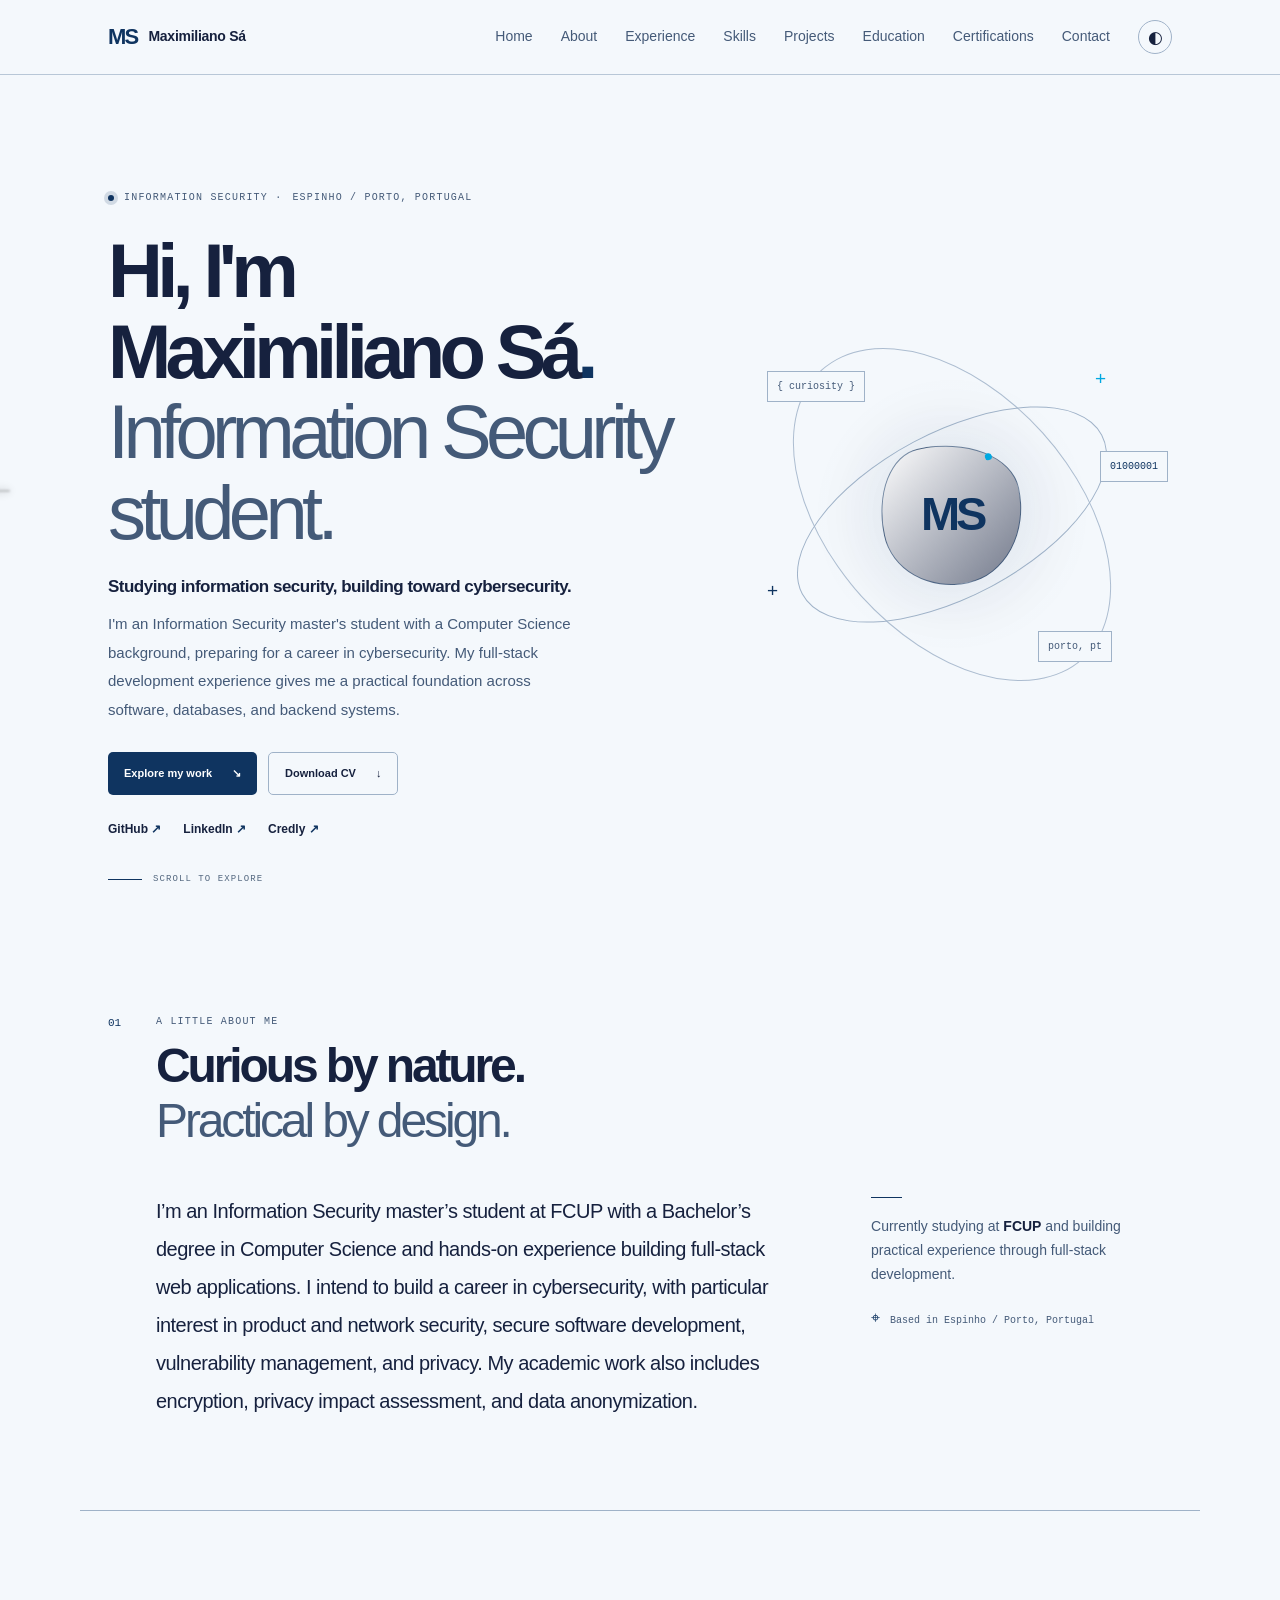
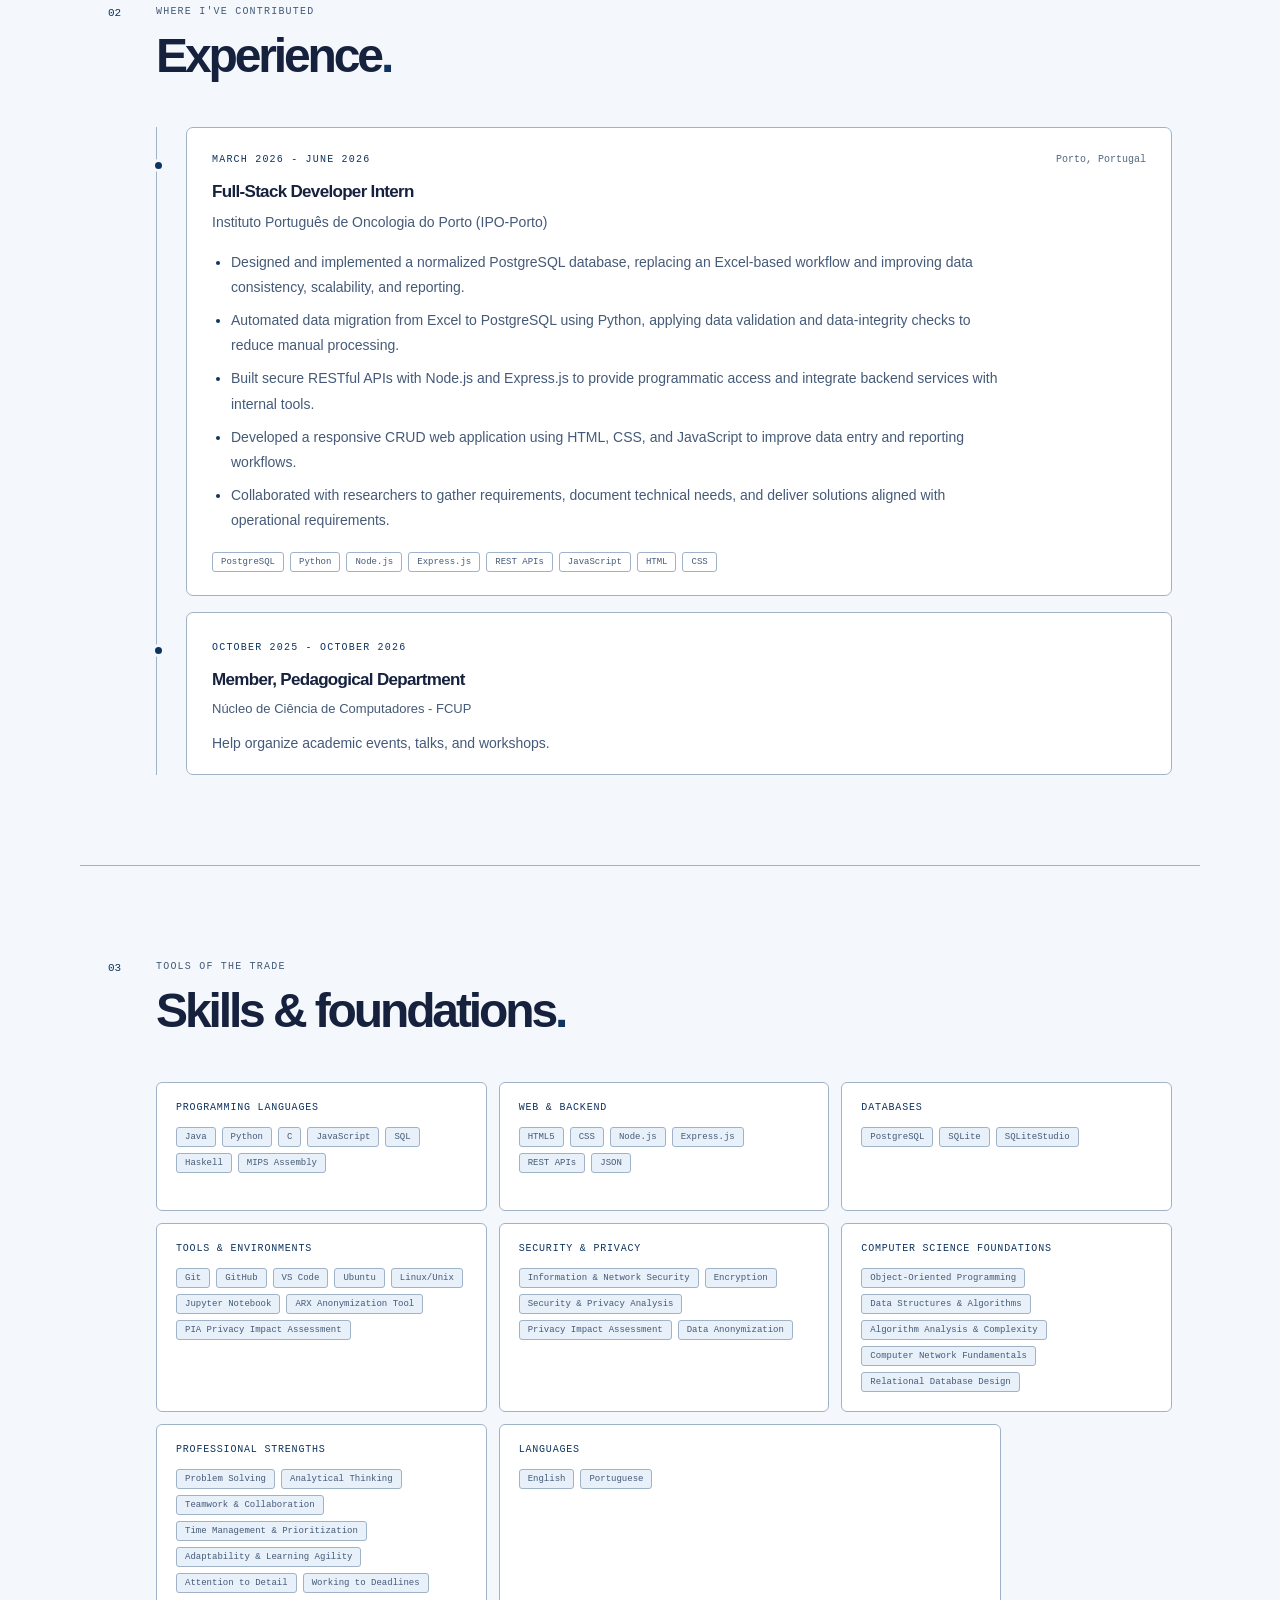
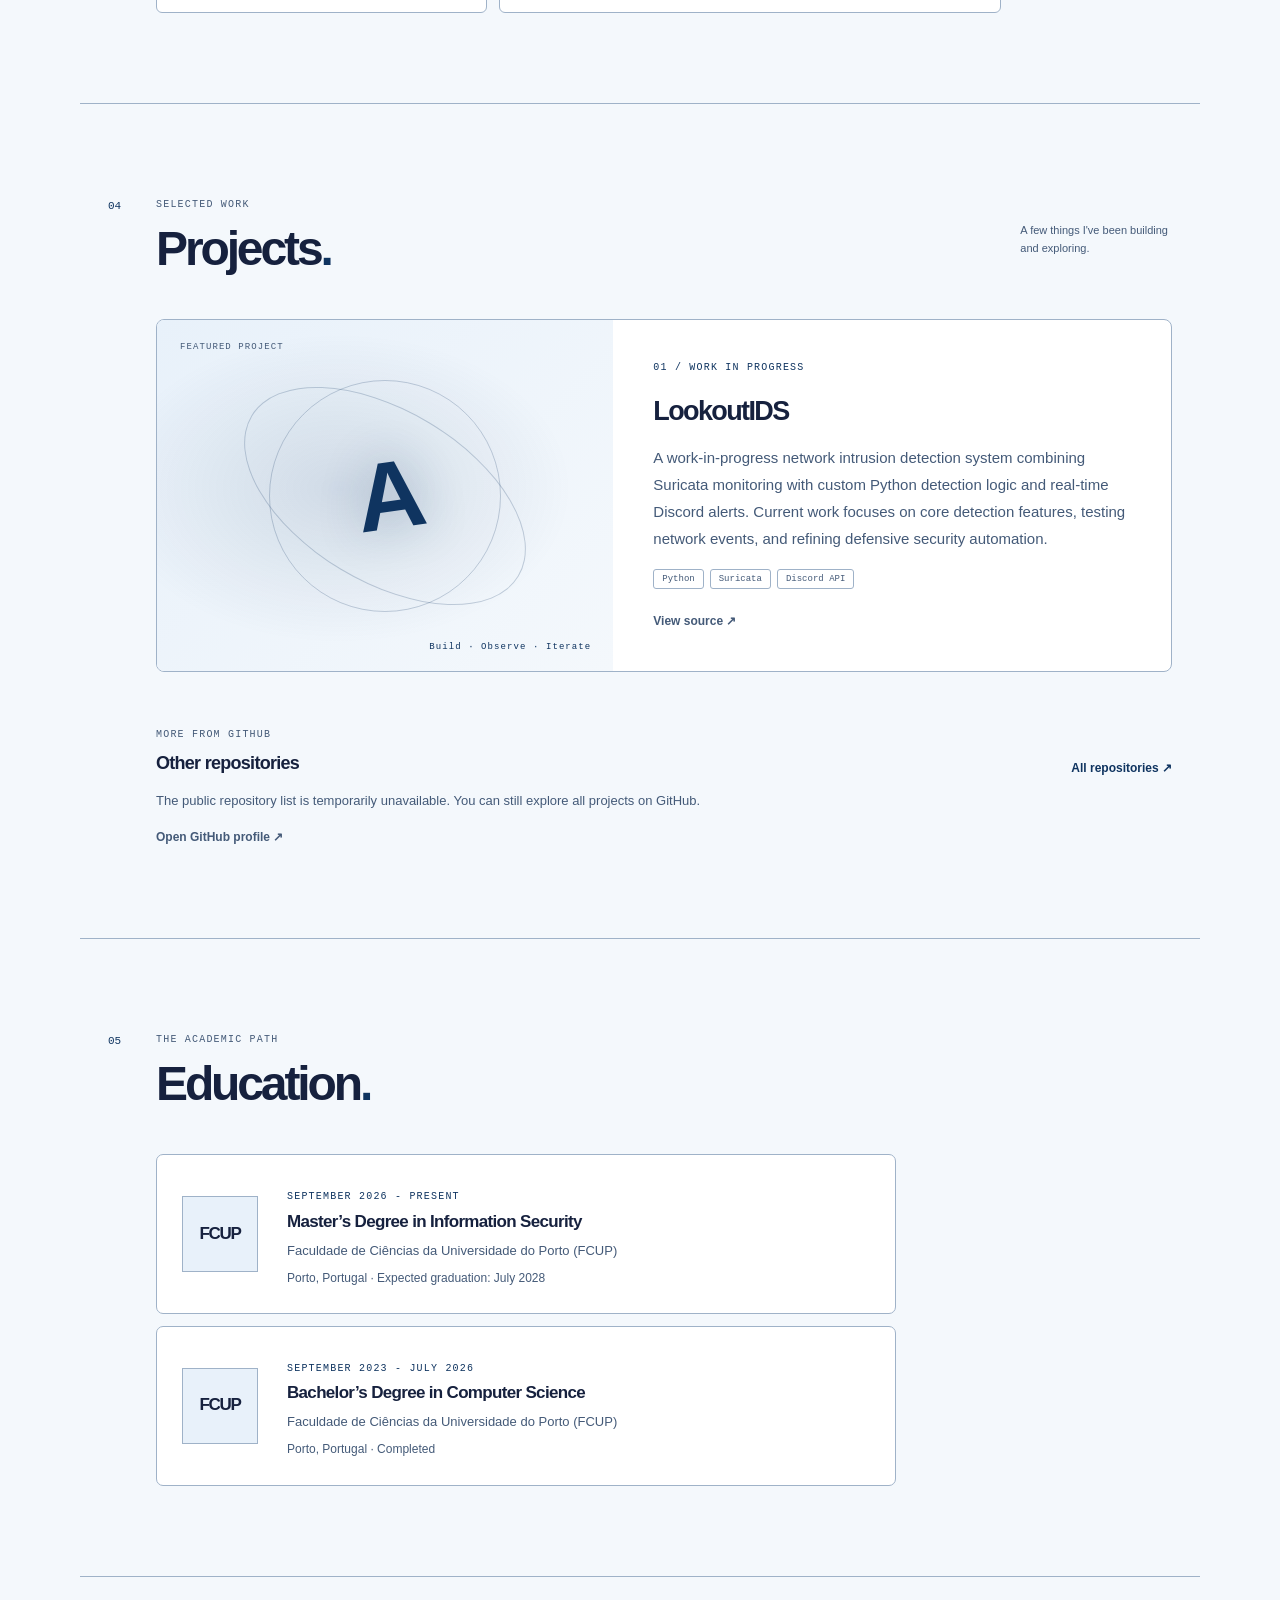
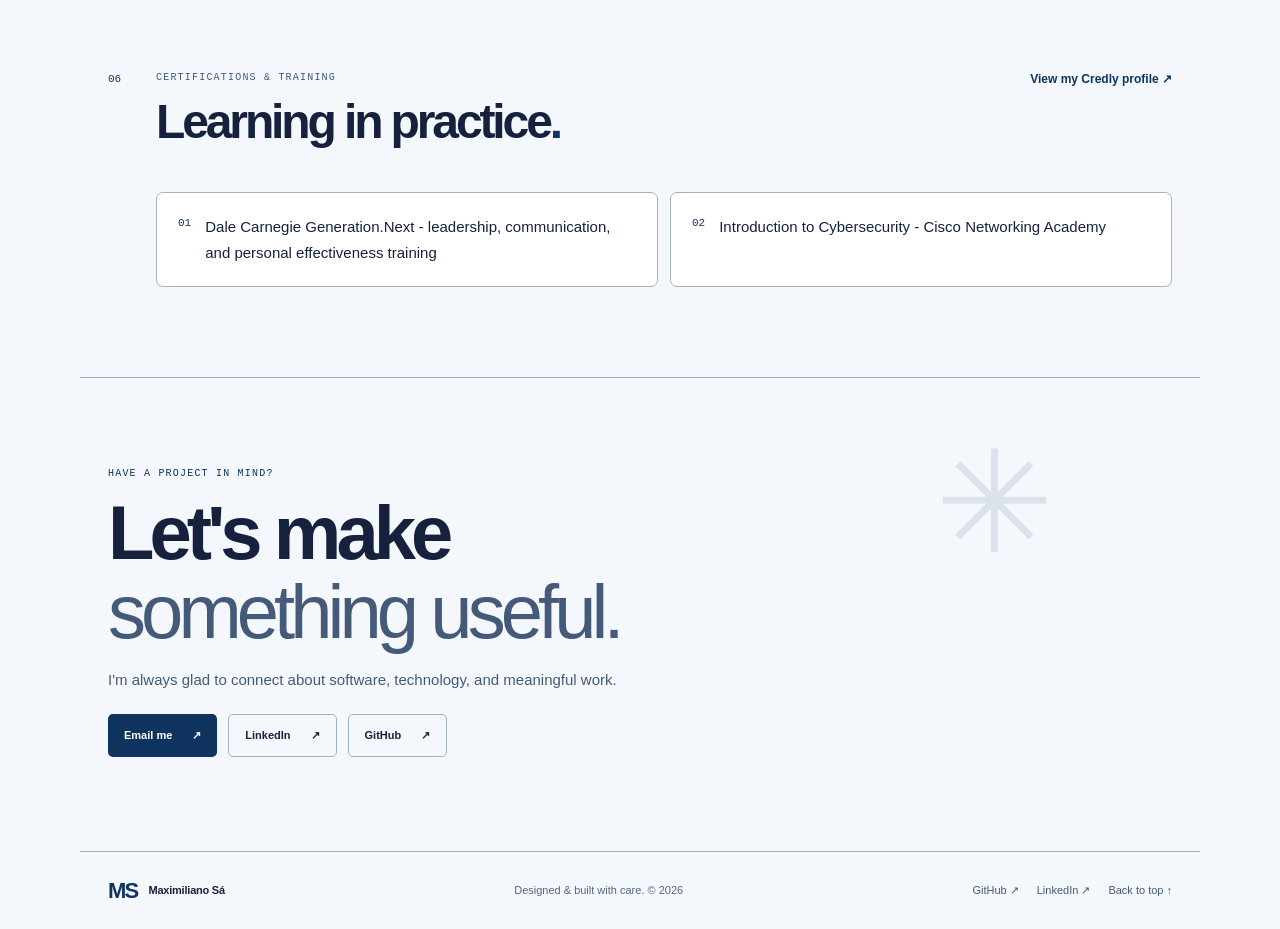
==== index.html @ 40170a33 "Add personal portfolio" ====
<!doctype html>
<html lang="en" data-theme="dark">
<head>
  <meta charset="utf-8">
  <meta name="viewport" content="width=device-width, initial-scale=1">
  <meta name="description" content="Maximiliano Sá is an Information Security student in Espinho and Porto, Portugal, preparing for a career in cybersecurity with a background in software development.">
  <meta name="theme-color" content="#101210">
  <meta property="og:type" content="website">
  <meta property="og:title" content="Maximiliano Sá - Information Security Student & Developer">
  <meta property="og:description" content="Information Security student in Espinho and Porto, Portugal, preparing for a career in cybersecurity.">
  <meta property="og:url" content="https://maxsa2004.github.io/Portfolio_Maximiliano_Sa/">
  <title>Maximiliano Sá - Information Security Student & Developer</title>
  <link rel="canonical" href="https://maxsa2004.github.io/Portfolio_Maximiliano_Sa/">
  <link rel="icon" href="assets/favicon.svg" type="image/svg+xml">
  <link rel="stylesheet" href="css/style.css">
  <script>
    document.documentElement.classList.add('js');
    (() => {
      let mode = 'system';
      try {
        const saved = localStorage.getItem('portfolio-theme-mode');
        if (saved === 'dark' || saved === 'light') mode = saved;
      } catch {}
      const prefersDark = window.matchMedia && window.matchMedia('(prefers-color-scheme: dark)').matches;
      document.documentElement.dataset.themeMode = mode;
      document.documentElement.dataset.theme = mode === 'system' ? (prefersDark ? 'dark' : 'light') : mode;
      const themeColor = document.querySelector('meta[name="theme-color"]');
      if (themeColor) themeColor.content = document.documentElement.dataset.theme === 'dark' ? '#000000' : '#f4f8fc';
    })();
  </script>
  <script type="module" src="js/main.js"></script>
</head>
<body>
  <a class="skip-link" href="#main">Skip to content</a>
  <div class="pacman-background" aria-hidden="true">
    <div class="pacman-track">
      <div class="pacman-trail"><i></i><i></i><i></i><i></i><i></i></div>
      <span class="pacman-ground"></span>
      <div class="pacman-character"><span class="pacman-body"></span></div>
      <svg class="ghost-procession" viewBox="0 0 400 64" xmlns="http://www.w3.org/2000/svg" focusable="false">
        <g class="ghost-slot" transform="translate(0 10)"><g class="ghost ghost-cyan">
          <path class="ghost-body" d="M6 40V20A17 17 0 0 1 40 20V40Z"/>
          <path class="ghost-leg leg-a" d="M6 35C6 39 7 42 10 42S14 39 14 35Z"/><path class="ghost-leg leg-b" d="M14 35C14 39 15 42 18 42S22 39 22 35Z"/><path class="ghost-leg leg-a" d="M22 35C22 39 23 42 26 42S30 39 30 35Z"/><path class="ghost-leg leg-b" d="M30 35C30 39 31 42 34 42S38 39 38 35Z"/>
          <ellipse class="ghost-eye" cx="17" cy="22" rx="4.5" ry="6"/><ellipse class="ghost-eye" cx="29" cy="22" rx="4.5" ry="6"/>
          <circle class="ghost-pupil" cx="19" cy="23" r="2.2"/><circle class="ghost-pupil" cx="31" cy="23" r="2.2"/>
        </g></g>
        <g class="ghost-slot" transform="translate(98 10)"><g class="ghost ghost-pink">
          <path class="ghost-body" d="M6 40V20A17 17 0 0 1 40 20V40Z"/>
          <path class="ghost-leg leg-a" d="M6 35C6 39 7 42 10 42S14 39 14 35Z"/><path class="ghost-leg leg-b" d="M14 35C14 39 15 42 18 42S22 39 22 35Z"/><path class="ghost-leg leg-a" d="M22 35C22 39 23 42 26 42S30 39 30 35Z"/><path class="ghost-leg leg-b" d="M30 35C30 39 31 42 34 42S38 39 38 35Z"/>
          <ellipse class="ghost-eye" cx="17" cy="22" rx="4.5" ry="6"/><ellipse class="ghost-eye" cx="29" cy="22" rx="4.5" ry="6"/>
          <circle class="ghost-pupil" cx="19" cy="23" r="2.2"/><circle class="ghost-pupil" cx="31" cy="23" r="2.2"/>
        </g></g>
        <g class="ghost-slot" transform="translate(196 10)"><g class="ghost ghost-orange">
          <path class="ghost-body" d="M6 40V20A17 17 0 0 1 40 20V40Z"/>
          <path class="ghost-leg leg-a" d="M6 35C6 39 7 42 10 42S14 39 14 35Z"/><path class="ghost-leg leg-b" d="M14 35C14 39 15 42 18 42S22 39 22 35Z"/><path class="ghost-leg leg-a" d="M22 35C22 39 23 42 26 42S30 39 30 35Z"/><path class="ghost-leg leg-b" d="M30 35C30 39 31 42 34 42S38 39 38 35Z"/>
          <ellipse class="ghost-eye" cx="17" cy="22" rx="4.5" ry="6"/><ellipse class="ghost-eye" cx="29" cy="22" rx="4.5" ry="6"/>
          <circle class="ghost-pupil" cx="19" cy="23" r="2.2"/><circle class="ghost-pupil" cx="31" cy="23" r="2.2"/>
        </g></g>
        <g class="ghost-slot" transform="translate(294 10)"><g class="ghost ghost-blue">
          <path class="ghost-body" d="M6 40V20A17 17 0 0 1 40 20V40Z"/>
          <path class="ghost-leg leg-a" d="M6 35C6 39 7 42 10 42S14 39 14 35Z"/><path class="ghost-leg leg-b" d="M14 35C14 39 15 42 18 42S22 39 22 35Z"/><path class="ghost-leg leg-a" d="M22 35C22 39 23 42 26 42S30 39 30 35Z"/><path class="ghost-leg leg-b" d="M30 35C30 39 31 42 34 42S38 39 38 35Z"/>
          <ellipse class="ghost-eye" cx="17" cy="22" rx="4.5" ry="6"/><ellipse class="ghost-eye" cx="29" cy="22" rx="4.5" ry="6"/>
          <circle class="ghost-pupil" cx="19" cy="23" r="2.2"/><circle class="ghost-pupil" cx="31" cy="23" r="2.2"/>
        </g></g>
      </svg>
    </div>
  </div>
  <header class="site-header">
    <nav class="nav-shell" aria-label="Main navigation">
      <a class="wordmark" href="#home" aria-label="Maximiliano Sá, home"><span class="wordmark-symbol">MS</span><span data-name>Maximiliano Sá</span></a>
      <button id="menu-toggle" class="menu-toggle" aria-label="Open navigation menu" aria-expanded="false" aria-controls="nav-links"><span></span><span></span></button>
      <div id="nav-links" class="nav-links">
        <a href="#home">Home</a><a href="#about">About</a><a href="#experience">Experience</a><a href="#skills">Skills</a><a href="#projects">Projects</a><a href="#education">Education</a><a href="#certifications">Certifications</a><a href="#contact">Contact</a>
        <button id="theme-toggle" class="theme-toggle" aria-label="Switch to light theme"><span class="theme-icon" aria-hidden="true">☼</span></button>
      </div>
    </nav>
  </header>
  <main id="main">
    <noscript><p class="noscript-note">For the complete portfolio and repository list, enable JavaScript. Your CV and GitHub profile are still available from their direct links.</p></noscript>
    <section id="home" class="hero section-shell">
      <div class="hero-copy">
        <p class="eyebrow hero-greeting"><span class="status-dot"></span> INFORMATION SECURITY · <span data-location>Porto, Portugal</span></p>
        <h1>Hi, I'm <span data-name>Maximiliano Sá</span><span class="hero-period">.</span><br><span class="hero-title">Information Security<br>student.</span></h1>
        <p class="hero-intro" data-headline>Studying information security, building toward cybersecurity.</p>
        <p class="hero-description">I'm an Information Security master's student with a Computer Science background, preparing for a career in cybersecurity. My full-stack development experience gives me a practical foundation across software, databases, and backend systems.</p>
        <div class="hero-actions"><a class="button button-primary" href="#projects">Explore my work <span aria-hidden="true">↘</span></a><a id="cv-link" class="button button-secondary" href="assets/CV_%20Maximiliano_S%C3%A1.pdf" download>Download CV <span aria-hidden="true">↓</span></a></div>
        <div class="hero-socials"><a data-github href="https://github.com/MaxSa2004" target="_blank" rel="noopener noreferrer">GitHub <span aria-hidden="true">↗</span></a><a data-linkedin href="https://www.linkedin.com/in/maximiliano-s%C3%A1" target="_blank" rel="noopener noreferrer">LinkedIn <span aria-hidden="true">↗</span></a><a data-credly href="https://www.credly.com/users/maximiliano-sa" target="_blank" rel="noopener noreferrer">Credly <span aria-hidden="true">↗</span></a><span class="social-note" id="linkedin-note" hidden>LinkedIn link can be added in js/profile.js</span></div>
      </div>
      <div class="hero-art" aria-hidden="true"><div class="art-orbit orbit-one"></div><div class="art-orbit orbit-two"></div><div class="art-core"><span>MS</span><i></i></div><span class="art-label label-one">{ curiosity }</span><span class="art-label label-two">01000001</span><span class="art-label label-three">porto, pt</span><span class="art-cross cross-one">+</span><span class="art-cross cross-two">+</span></div>
      <a class="scroll-cue" href="#about"><span class="scroll-line"></span> SCROLL TO EXPLORE</a>
    </section>
    <section id="about" class="content-section section-shell">
      <div class="section-heading"><span class="section-index">01</span><div><p class="eyebrow">A LITTLE ABOUT ME</p><h2>Curious by nature.<br><span>Practical by design.</span></h2></div></div>
      <div class="about-grid"><p class="about-lead" data-bio></p><div class="about-aside"><div class="aside-line"></div><p>Currently studying at <strong>FCUP</strong> and building practical experience through full-stack development.</p><p class="aside-location"><span aria-hidden="true">⌖</span> Based in <span data-location></span></p></div></div>
    </section>
    <section id="experience" class="content-section section-shell section-bordered">
      <div class="section-heading"><span class="section-index">02</span><div><p class="eyebrow">WHERE I'VE CONTRIBUTED</p><h2>Experience<span class="hero-period">.</span></h2></div></div>
      <div id="experience-list" class="timeline-list"></div>
    </section>
    <section id="skills" class="content-section section-shell section-bordered">
      <div class="section-heading"><span class="section-index">03</span><div><p class="eyebrow">TOOLS OF THE TRADE</p><h2>Skills & foundations<span class="hero-period">.</span></h2></div></div>
      <div id="skills-grid" class="skills-grid"></div>
    </section>
    <section id="projects" class="content-section section-shell section-bordered">
      <div class="section-heading"><span class="section-index">04</span><div><p class="eyebrow">SELECTED WORK</p><h2>Projects<span class="hero-period">.</span></h2></div><p class="heading-note">A few things I've been building<br>and exploring.</p></div>
      <div id="featured-projects" class="featured-projects"></div>
      <div class="repo-heading"><div><p class="eyebrow">MORE FROM GITHUB</p><h3>Other repositories</h3></div><a data-github href="https://github.com/maxsa2004" target="_blank" rel="noopener noreferrer" class="text-link">All repositories ↗</a></div>
      <p id="repository-status" class="repository-status" role="status" aria-live="polite">Repository cards load from the public GitHub API when JavaScript is available.</p>
      <div id="repository-grid" class="repo-grid"></div>
    </section>
    <section id="education" class="content-section section-shell section-bordered">
      <div class="section-heading"><span class="section-index">05</span><div><p class="eyebrow">THE ACADEMIC PATH</p><h2>Education<span class="hero-period">.</span></h2></div></div>
      <div id="education-detail" class="education-list"></div>
    </section>
    <section id="certifications" class="content-section section-shell section-bordered">
      <div class="section-heading"><span class="section-index">06</span><div><p class="eyebrow">CERTIFICATIONS & TRAINING</p><h2>Learning in practice<span class="hero-period">.</span></h2></div><a id="credly-link" class="text-link credly-link" href="https://www.credly.com/users/maximiliano-sa" target="_blank" rel="noopener noreferrer">View my Credly profile ↗</a></div>
      <div id="certification-list" class="certification-list"></div>
    </section>
    <section id="contact" class="contact-section section-shell">
      <div class="contact-orbit" aria-hidden="true">✳</div><p class="eyebrow">HAVE A PROJECT IN MIND?</p><h2>Let's make<br><span>something useful.</span></h2><p class="contact-copy">I'm always glad to connect about software, technology, and meaningful work.</p>
      <div class="contact-actions"><a data-email href="mailto:max.phillips.sa@gmail.com" class="button button-primary">Email me <span aria-hidden="true">↗</span></a><span id="email-note" class="contact-config-note" hidden>Add your email in js/profile.js to enable direct contact.</span><a data-linkedin href="https://www.linkedin.com/in/maximiliano-s%C3%A1" target="_blank" rel="noopener noreferrer" class="button button-secondary">LinkedIn <span aria-hidden="true">↗</span></a><a data-github href="https://github.com/MaxSa2004" target="_blank" rel="noopener noreferrer" class="button button-secondary">GitHub <span aria-hidden="true">↗</span></a></div>
    </section>
  </main>
  <footer class="site-footer section-shell"><a class="footer-brand" href="#home"><span class="wordmark-symbol">MS</span><span data-name>Maximiliano Sá</span></a><p>Designed & built with care. © <span id="year"></span></p><div><a data-github href="https://github.com/MaxSa2004" target="_blank" rel="noopener noreferrer">GitHub ↗</a><a data-linkedin href="https://www.linkedin.com/in/maximiliano-s%C3%A1" target="_blank" rel="noopener noreferrer">LinkedIn ↗</a><a href="#home">Back to top ↑</a></div></footer>
</body>
</html>
---- css/style.css ----
:root{color-scheme:dark;--bg:#000000;--surface:#1A1A2E;--surface-2:#16213E;--text:#ecf4fa;--muted:#aab9ca;--faint:#71839a;--line:#263753;--accent:#00A8E1;--accent-dark:#0F3460;--warm:#0F3460;--max:1120px;--sans:'Manrope',Arial,sans-serif;--mono:'DM Mono',monospace;--header:rgba(0,0,0,.88)}
:root[data-theme="light"]{color-scheme:light;--bg:#f4f8fc;--surface:#fff;--surface-2:#e8f1fa;--text:#16213E;--muted:#445a78;--faint:#53677f;--line:#9FB2C8;--accent:#0F3460;--accent-dark:#16213E;--warm:#00A8E1;--header:rgba(244,248,252,.9)}
:root[data-theme="light"] .button-primary{color:#fff}
*{box-sizing:border-box}html{scroll-behavior:smooth;scroll-padding-top:88px}body{margin:0;background:var(--bg);color:var(--text);font-family:var(--sans);font-size:15px;line-height:1.7;-webkit-font-smoothing:antialiased}body:before{position:fixed;inset:0;z-index:-1;pointer-events:none;content:"";opacity:.16;background-image:radial-gradient(var(--faint) .55px,transparent .55px);background-size:8px 8px;mask-image:linear-gradient(to bottom,black,transparent 65%)}a{color:inherit;text-decoration:none}button{font:inherit}.skip-link{position:absolute;top:-60px;left:16px;z-index:20;background:var(--accent);color:#101210;padding:10px 14px;border-radius:6px}.skip-link:focus{top:12px}:focus-visible{outline:2px solid var(--accent);outline-offset:4px}.site-header{position:sticky;top:0;z-index:10;background:var(--header);backdrop-filter:blur(14px);border-bottom:1px solid color-mix(in srgb,var(--line),transparent 30%)}.nav-shell{max-width:var(--max);height:74px;margin:auto;padding:0 28px;display:flex;align-items:center;justify-content:space-between}.wordmark,.footer-brand{display:flex;align-items:center;gap:11px;font-size:13px;font-weight:700;letter-spacing:-.02em}.wordmark-symbol{font-size:22px;font-weight:800;letter-spacing:-.12em;color:var(--text)}.wordmark-symbol span{color:var(--accent)}.nav-links{display:flex;align-items:center;gap:28px}.nav-links>a{font-size:11px;color:var(--muted);transition:color .2s}.nav-links>a:hover,.site-footer a:hover{color:var(--accent)}.theme-toggle,.menu-toggle{width:34px;height:34px;border:1px solid var(--line);background:transparent;color:var(--text);border-radius:50%;cursor:pointer;display:grid;place-items:center}.theme-icon{font-size:17px;line-height:1}.menu-toggle{display:none}.section-shell{max-width:var(--max);margin:0 auto;padding-left:28px;padding-right:28px}.hero{position:relative;min-height:638px;padding-top:114px;padding-bottom:82px;display:grid;grid-template-columns:1.1fr .9fr;align-items:center}.hero-copy{position:relative;z-index:2}.eyebrow{font-family:var(--mono);font-size:10px;letter-spacing:.12em;color:var(--muted);text-transform:uppercase}.hero-greeting{display:flex;gap:10px;align-items:center;margin:0 0 25px;color:var(--muted)}.status-dot{height:6px;width:6px;border-radius:50%;background:var(--accent);box-shadow:0 0 0 4px color-mix(in srgb,var(--accent),transparent 85%)}h1,h2,h3,p{margin-top:0}h1{font-size:clamp(43px,6.2vw,76px);letter-spacing:-.075em;line-height:1.06;margin-bottom:20px;font-weight:600}h1 [data-name]{white-space:nowrap}.hero-period{color:var(--accent)}.hero-title{color:var(--muted);font-weight:500}.hero-intro{font-size:17px;font-weight:600;margin-bottom:8px;letter-spacing:-.03em}.hero-description{max-width:470px;font-size:13px;color:var(--muted);line-height:1.9;margin-bottom:28px}.hero-actions,.contact-actions{display:flex;align-items:center;gap:11px;flex-wrap:wrap}.button{min-height:43px;padding:0 16px;border-radius:5px;display:inline-flex;align-items:center;justify-content:center;gap:20px;font-size:11px;font-weight:700;transition:transform .2s,background .2s,border-color .2s}.button:hover{transform:translateY(-2px)}.button-primary{background:var(--accent);color:#182015}.button-primary:hover{background:color-mix(in srgb,var(--accent),white 12%)}.button-secondary{border:1px solid var(--line);color:var(--text)}.button-secondary:hover{border-color:var(--muted)}.hero-socials{display:flex;gap:22px;align-items:center;margin-top:24px}.hero-socials a,.text-link{font-size:11px;font-weight:700}.hero-socials a span{color:var(--accent)}.social-note,.contact-config-note{font-size:10px;color:var(--faint)}.hero-art{width:min(100%,440px);height:390px;justify-self:end;position:relative;display:grid;place-items:center}.hero-art:before{position:absolute;content:"";width:280px;height:280px;border-radius:50%;background:radial-gradient(circle,color-mix(in srgb,var(--accent),transparent 94%),transparent 70%)}.art-orbit{position:absolute;border:1px solid var(--line);border-radius:50%;transform:rotate(-28deg)}.orbit-one{width:340px;height:165px}.orbit-two{width:390px;height:245px;transform:rotate(48deg);border-color:color-mix(in srgb,var(--line),transparent 15%)}.art-core{height:142px;width:142px;border:1px solid color-mix(in srgb,var(--accent),transparent 47%);border-radius:36% 64% 49% 51%/55% 42% 58% 45%;display:grid;place-items:center;position:relative;transform:rotate(-12deg);background:linear-gradient(145deg,var(--surface),color-mix(in srgb,var(--accent-dark),var(--surface) 40%));box-shadow:0 0 80px color-mix(in srgb,var(--accent),transparent 93%)}.art-core span{font-size:47px;font-weight:700;letter-spacing:-.09em;color:var(--accent);transform:rotate(12deg)}.art-core i{position:absolute;width:7px;height:7px;background:var(--warm);border-radius:50%;top:18px;right:19px}.art-label{position:absolute;font-family:var(--mono);font-size:10px;color:var(--muted);padding:6px 9px;border:1px solid var(--line);background:var(--bg)}.label-one{top:52px;left:35px}.label-two{right:4px;top:132px;color:var(--accent)}.label-three{right:60px;bottom:47px}.art-cross{position:absolute;color:var(--accent);font-size:19px}.cross-one{left:35px;bottom:102px}.cross-two{right:66px;top:44px;color:var(--warm)}.scroll-cue{position:absolute;bottom:37px;left:28px;display:flex;align-items:center;gap:11px;font:9px var(--mono);letter-spacing:.12em;color:var(--faint)}.scroll-line{width:34px;height:1px;background:var(--accent)}.content-section{padding-top:92px;padding-bottom:90px}.section-bordered{border-top:1px solid var(--line)}.section-heading{display:grid;grid-template-columns:48px 1fr auto;align-items:start;margin-bottom:43px}.section-index{font:11px var(--mono);color:var(--accent);padding-top:4px}.section-heading .eyebrow{margin:0 0 9px}.section-heading h2,.contact-section h2{font-size:clamp(34px,4vw,48px);line-height:1.14;letter-spacing:-.065em;font-weight:600;margin:0}.section-heading h2 span:not(.hero-period){color:var(--muted);font-weight:500}.heading-note{font-size:11px;line-height:1.7;color:var(--muted);margin:25px 4px 0}.about-grid{margin-left:48px;display:grid;grid-template-columns:1.35fr .65fr;gap:90px}.about-lead{font-size:18px;line-height:1.9;letter-spacing:-.025em;max-width:690px;margin:0}.about-aside{font-size:12px;color:var(--muted);padding-top:5px}.aside-line{height:1px;width:31px;background:var(--accent);margin-bottom:17px}.about-aside strong{color:var(--text)}.aside-location{margin-top:20px;font-family:var(--mono);font-size:10px}.aside-location span:first-child{color:var(--accent);font-size:16px;margin-right:4px}.timeline-list{margin-left:48px;border-left:1px solid var(--line);padding-left:29px;display:grid;gap:16px}.timeline-card{padding:23px 25px;background:var(--surface);border:1px solid var(--line);border-radius:7px;position:relative}.timeline-card:before{content:"";position:absolute;width:7px;height:7px;background:var(--accent);border:3px solid var(--bg);border-radius:50%;left:-35px;top:31px;box-sizing:content-box}.timeline-meta{display:flex;justify-content:space-between;gap:12px;font-size:10px;margin-bottom:10px}.timeline-meta .eyebrow{margin:0;color:var(--accent)}.location{font-family:var(--mono);color:var(--faint)}.timeline-card h3,.education-card h3{font-size:17px;letter-spacing:-.04em;margin:0 0 3px}.organization{font-size:11px;color:var(--muted);margin-bottom:11px}.timeline-card>p:last-of-type{font-size:12px;color:var(--muted);max-width:770px;line-height:1.8;margin-bottom:15px}.tag-list{display:flex;flex-wrap:wrap;gap:6px}.tag{border:1px solid var(--line);border-radius:3px;padding:4px 8px;font:9px var(--mono);color:var(--muted)}.activity-card{padding-top:18px;padding-bottom:18px}.activity-card>.eyebrow{color:var(--accent)}.activity-card h3{margin-top:8px}.activity-card>p:last-child{margin-bottom:0}.skills-grid{margin-left:48px;display:grid;grid-template-columns:repeat(6,1fr);gap:12px}.skill-group{grid-column:span 2;padding:19px;background:var(--surface);border:1px solid var(--line);border-radius:6px;min-height:129px}.skill-group:last-child{grid-column:span 3}.skill-group h3{font:10px var(--mono);text-transform:uppercase;letter-spacing:.08em;color:var(--accent);margin:0 0 14px}.skill-group .tag{background:var(--surface-2)}.featured-projects{margin-left:48px}.featured-project{display:grid;grid-template-columns:.9fr 1.1fr;min-height:300px;border:1px solid var(--line);border-radius:8px;overflow:hidden;background:var(--surface)}.project-visual{position:relative;min-height:280px;overflow:hidden;background:radial-gradient(ellipse at 40% 48%,color-mix(in srgb,var(--accent),transparent 87%),transparent 60%),linear-gradient(135deg,var(--surface-2),var(--bg));display:flex;align-items:center;justify-content:center}.project-visual:before,.project-visual:after{position:absolute;content:"";border:1px solid color-mix(in srgb,var(--accent),transparent 78%);border-radius:50%;width:230px;height:230px}.project-visual:after{width:310px;height:170px;transform:rotate(31deg)}.visual-kicker,.visual-caption{position:absolute;font:9px var(--mono);color:var(--muted);letter-spacing:.12em}.visual-kicker{top:22px;left:23px}.visual-caption{bottom:19px;right:22px;color:var(--accent)}.visual-mark{position:relative;z-index:1;font-size:96px;line-height:1;font-weight:800;letter-spacing:-.12em;color:var(--accent);text-shadow:0 0 48px color-mix(in srgb,var(--accent),transparent 70%);transform:rotate(-8deg)}.project-copy{padding:39px 40px;display:flex;flex-direction:column;align-items:flex-start;justify-content:center}.project-copy>.eyebrow{color:var(--accent);margin-bottom:13px}.project-copy h3{font-size:27px;letter-spacing:-.06em;margin:0 0 9px}.project-copy>p{font-size:12px;color:var(--muted);line-height:1.8;margin-bottom:17px}.project-actions{display:flex;align-items:center;gap:22px;margin-top:22px}.project-actions .button{min-height:39px}.text-link{color:var(--muted);transition:color .2s}.text-link:hover{color:var(--accent)}.repo-heading{margin:54px 0 12px 48px;display:flex;align-items:end;justify-content:space-between}.repo-heading .eyebrow{margin:0 0 5px}.repo-heading h3{font-size:18px;letter-spacing:-.04em;margin:0}.repo-heading>.text-link{color:var(--accent)}.repository-status{margin:0 0 15px 48px;color:var(--muted);font-size:11px}.repo-grid{margin-left:48px;display:grid;grid-template-columns:repeat(3,1fr);gap:11px}.repo-card{min-width:0;padding:17px;border:1px solid var(--line);border-radius:6px;background:var(--surface);transition:transform .2s,border-color .2s}.repo-card:hover{transform:translateY(-3px);border-color:color-mix(in srgb,var(--accent),var(--line) 55%)}.repo-title{display:block;font-size:13px;font-weight:700;overflow-wrap:anywhere}.repo-title:after{content:" ↗";font-size:10px;color:var(--accent)}.repo-description{font-size:10px;line-height:1.7;color:var(--muted);min-height:34px;margin:8px 0 15px}.repo-meta{display:flex;justify-content:space-between;align-items:center;font:9px var(--mono);color:var(--faint)}.repo-language:before{content:"";display:inline-block;width:6px;height:6px;margin-right:6px;border-radius:50%;background:var(--warm)}.education-card{margin-left:48px;padding:25px;border:1px solid var(--line);background:var(--surface);border-radius:7px;display:flex;align-items:center;gap:29px;max-width:740px}.education-mark{width:76px;height:76px;flex:0 0 76px;border:1px solid var(--line);display:grid;place-items:center;align-content:center;font-size:17px;font-weight:800;letter-spacing:-.08em;color:var(--text);background:var(--surface-2)}.education-mark span{color:var(--accent);font-size:25px;line-height:.4}.education-card .eyebrow{color:var(--accent);margin-bottom:8px}.education-card h3{font-size:17px}.education-card .organization{margin-bottom:6px}.education-card p:last-child{font-size:10px;color:var(--muted);margin:0}.contact-section{position:relative;padding-top:87px;padding-bottom:94px;border-top:1px solid var(--line);overflow:hidden}.contact-section>.eyebrow{color:var(--accent);margin-bottom:12px}.contact-section h2{font-size:clamp(45px,7vw,76px);line-height:1.03}.contact-section h2 span{color:var(--muted);font-weight:500}.contact-copy{font-size:12px;color:var(--muted);margin:16px 0 22px}.contact-orbit{position:absolute;right:13%;top:54px;font-size:142px;line-height:1;color:color-mix(in srgb,var(--accent),transparent 89%);font-weight:400}.site-footer{border-top:1px solid var(--line);min-height:78px;display:flex;align-items:center;justify-content:space-between;gap:16px}.site-footer p{font-size:9px;color:var(--faint);margin:0}.site-footer>div{display:flex;gap:18px}.site-footer>div a{font-size:9px;color:var(--muted)}.footer-brand{font-size:11px}
@media(max-width:850px){.nav-shell{height:66px}.nav-links{gap:17px}.nav-links>a{font-size:10px}.hero{min-height:590px;padding-top:82px}.hero-art{transform:scale(.86);transform-origin:center right;margin-left:-40px}.about-grid{gap:38px}.repo-grid{grid-template-columns:repeat(2,1fr)}}
@media(max-width:650px){html{scroll-padding-top:72px}.nav-shell{padding:0 20px;height:64px}.wordmark{font-size:12px}.menu-toggle{display:flex;border-radius:5px;flex-direction:column;justify-content:center;gap:5px;padding:0 8px}.menu-toggle span{height:1px;width:16px;background:var(--text);transition:transform .2s}.menu-toggle[aria-expanded="true"] span:first-child{transform:translateY(3px) rotate(45deg)}.menu-toggle[aria-expanded="true"] span:last-child{transform:translateY(-3px) rotate(-45deg)}.nav-links{display:none;position:absolute;left:0;right:0;top:64px;padding:16px 20px 20px;background:var(--bg);border-bottom:1px solid var(--line);align-items:stretch;gap:0;box-shadow:0 12px 22px #0002}.nav-links.is-open{display:flex;flex-direction:column}.nav-links>a{font-size:13px;padding:10px 0;border-bottom:1px solid var(--line)}.theme-toggle{margin-top:14px;align-self:flex-start}.section-shell{padding-left:21px;padding-right:21px}.hero{min-height:0;display:flex;flex-direction:column;align-items:stretch;padding-top:74px;padding-bottom:72px}.hero-greeting{font-size:9px;margin-bottom:20px}.hero h1{font-size:clamp(42px,12vw,62px)}.hero-description{font-size:12px}.hero-intro{font-size:15px}.hero-art{height:275px;width:100%;margin:22px auto -14px;transform:none;justify-self:auto}.orbit-one{width:280px;height:134px}.orbit-two{width:315px;height:197px}.art-core{width:114px;height:114px}.art-core span{font-size:39px}.art-label{font-size:8px}.label-one{left:calc(50% - 132px);top:33px}.label-two{right:calc(50% - 142px);top:94px}.label-three{right:calc(50% - 113px);bottom:24px}.cross-one{left:calc(50% - 130px);bottom:74px}.cross-two{right:calc(50% - 107px);top:19px}.scroll-cue{bottom:25px;left:21px;font-size:8px}.content-section{padding-top:67px;padding-bottom:65px}.section-heading{grid-template-columns:32px 1fr;margin-bottom:29px}.section-heading h2{font-size:35px}.section-heading .eyebrow{font-size:9px}.heading-note{display:none}.about-grid{margin-left:32px;grid-template-columns:1fr;gap:20px}.about-lead{font-size:15px}.about-aside{font-size:11px}.timeline-list{margin-left:32px;padding-left:17px;gap:12px}.timeline-card{padding:17px}.timeline-card:before{left:-23px;top:25px}.timeline-meta{flex-direction:column;gap:2px}.timeline-card h3{font-size:15px}.timeline-card>p:last-of-type{font-size:11px}.tag{font-size:8px;padding:4px 6px}.skills-grid{margin-left:32px;grid-template-columns:repeat(2,1fr);gap:8px}.skill-group,.skill-group:last-child{grid-column:span 2;min-height:auto;padding:15px}.featured-projects{margin-left:32px}.featured-project{grid-template-columns:1fr}.project-visual{min-height:200px}.visual-mark{font-size:80px}.project-copy{padding:25px 21px}.project-copy h3{font-size:24px}.repo-heading{margin:41px 0 10px 32px;align-items:start;gap:10px}.repo-heading h3{font-size:16px}.repo-heading>.text-link{font-size:9px;margin-top:17px}.repository-status,.repo-grid{margin-left:32px}.repo-grid{grid-template-columns:1fr}.repo-description{min-height:0}.education-card{margin-left:32px;padding:18px;gap:16px}.education-mark{width:56px;height:56px;flex-basis:56px;font-size:14px}.education-card h3{font-size:14px}.education-card .organization{font-size:10px}.education-card p:last-child{line-height:1.6}.contact-section{padding-top:70px;padding-bottom:72px}.contact-section h2{font-size:52px}.contact-orbit{right:-9px;top:41px;font-size:94px}.contact-copy{max-width:300px;font-size:11px}.site-footer{padding-top:18px;padding-bottom:18px;display:grid;grid-template-columns:1fr auto;gap:10px}.site-footer p{grid-row:2}.site-footer>div{grid-column:1/-1;justify-content:space-between}.site-footer>div a{font-size:9px}}
@media(max-width:360px){.hero h1{font-size:39px}.hero-socials{gap:14px;flex-wrap:wrap}.social-note{width:100%}.contact-section h2{font-size:46px}.project-actions{gap:14px}.project-actions .button{gap:8px;padding:0 10px}}
@media(prefers-reduced-motion:reduce){*,*:before,*:after{scroll-behavior:auto!important;animation-duration:.01ms!important;animation-iteration-count:1!important;transition-duration:.01ms!important}}
[hidden]{display:none!important}
body{font-size:16px}
.hero-description{font-size:14px}
.about-aside{font-size:13px}
.timeline-card>p:last-of-type{font-size:13px}
.organization{font-size:12px}
.project-copy>p{font-size:13px}
.repo-description{font-size:11px}
.repository-status{font-size:12px}
.contact-copy{font-size:13px}
@media(max-width:650px){.hero-description{font-size:13px}.timeline-card>p:last-of-type{font-size:12px}.about-aside{font-size:12px}.project-copy>p{font-size:12px}.repo-description{font-size:11px}.contact-copy{font-size:12px}}
.hero-description,.project-copy>p,.contact-copy{font-size:15px}
.about-lead{font-size:20px}
.about-aside{font-size:14px}
.timeline-card>p:last-of-type{font-size:14px}
.organization{font-size:13px}
.repo-description{font-size:13px}
.repository-status{font-size:13px}
.education-card .organization{font-size:13px}
.education-card p:last-child{font-size:12px}
.hero-socials a,.text-link{font-size:12px}
.social-note,.contact-config-note{font-size:12px}
.nav-links>a{font-size:12px}
.site-footer p,.site-footer>div a{font-size:11px}
@media(max-width:650px){.hero-description,.project-copy>p,.contact-copy{font-size:14px}.about-lead{font-size:17px}.about-aside{font-size:13px}.timeline-card>p:last-of-type{font-size:13px}.repo-description{font-size:13px}.education-card .organization{font-size:12px}.hero-socials a,.text-link{font-size:12px}.nav-links>a{font-size:14px}}
.education-list{display:grid;gap:12px}
.education-card{margin-bottom:0}
.education-copy{min-width:0}
.certification-list{margin-left:48px;display:grid;grid-template-columns:repeat(2,minmax(0,1fr));gap:12px}
.certification-card{display:flex;align-items:flex-start;gap:14px;padding:21px;background:var(--surface);border:1px solid var(--line);border-radius:7px}
.certification-index{font:11px var(--mono);color:var(--accent);padding-top:3px}
.certification-card p{margin:0;font-size:15px;line-height:1.7}
.credly-link{justify-self:end;color:var(--accent)}
@media(max-width:650px){.certification-list{margin-left:32px;grid-template-columns:1fr}.certification-card p{font-size:14px}.credly-link{grid-column:2;justify-self:start;margin-top:14px}}
.wordmark-symbol{color:var(--accent);letter-spacing:-.08em}
.wordmark{font-size:14px}
.nav-links>a{font-size:14px}
@media(max-width:650px){.nav-links>a{font-size:15px}}
.experience-points{margin:0 0 18px;padding-left:19px;display:grid;gap:8px;color:var(--muted);font-size:14px;line-height:1.8;max-width:800px}
.experience-points li::marker{color:var(--accent)}
@media(max-width:650px){.experience-points{font-size:13px;gap:7px}}
.repo-demo-link{display:inline-block;margin:-4px 0 13px;color:var(--accent);font-size:11px;font-weight:700}
.repo-demo-link:hover{text-decoration:underline;text-underline-offset:3px}
.pacman-background{position:fixed;inset:0;z-index:0;overflow:hidden;pointer-events:none;opacity:.20;--trail-dot:#fff}
.pacman-track{position:absolute;left:50%;top:50%;width:470px;display:flex;align-items:center;gap:10px;transform:translate3d(calc(-50vw - 100%),-50%,0);animation:pacman-crossing 38s linear -19s infinite;will-change:transform}
.pacman-character{position:relative;z-index:1;width:58px;height:58px;flex:0 0 58px;display:grid;place-items:center}
.pacman-trail{position:absolute;z-index:0;left:0;top:50%;width:1px;height:1px}
.pacman-trail i{position:absolute;left:0;top:0;display:block;width:6px;height:6px;border-radius:50%;background:var(--trail-dot);animation:pacman-dot-trail 1.8s ease-out infinite}
.pacman-trail i:nth-child(2){animation-delay:-.36s}.pacman-trail i:nth-child(3){animation-delay:-.72s}.pacman-trail i:nth-child(4){animation-delay:-1.08s}.pacman-trail i:nth-child(5){animation-delay:-1.44s}
.pacman-ground{position:absolute;left:-24px;top:calc(50% + 40px);width:calc(86% + 100px);height:2px;background:var(--trail-dot);border-radius:2px;filter:blur(1px);box-shadow:0 0 7px var(--trail-dot),0 0 14px color-mix(in srgb,var(--trail-dot),transparent 45%)}
.pacman-body{display:block;width:54px;height:54px;border-radius:50%;background:#ffd43b;clip-path:polygon(50% 50%,100% 22%,91% 9%,76% 1%,59% 0,41% 2%,24% 9%,10% 23%,2% 40%,2% 60%,10% 77%,24% 91%,41% 98%,59% 100%,76% 99%,91% 91%,100% 78%);filter:drop-shadow(0 0 5px rgba(255,212,59,.85)) drop-shadow(0 0 12px rgba(255,212,59,.42));animation:pacman-chomp .72s ease-in-out infinite alternate}
.ghost-procession{display:block;flex:1;min-width:0;height:auto;overflow:visible;--ghost-near:-9px;--ghost-far:30px;animation:ghost-distance 2.8s ease-in-out infinite alternate}
.ghost{filter:drop-shadow(0 0 5px var(--ghost-color)) drop-shadow(0 0 11px color-mix(in srgb,var(--ghost-color),transparent 52%));transform-box:fill-box;transform-origin:center;animation:ghost-spacing 2.8s ease-in-out infinite alternate}
.ghost-body{fill:var(--ghost-color)}
.ghost-leg{fill:var(--ghost-color);transform-box:fill-box;transform-origin:center top;animation:ghost-step .38s steps(2,end) infinite alternate}
.leg-b{animation-delay:-.19s}
.ghost-cyan{--ghost-color:#00a8e1;--ghost-compact:0px;--ghost-spread:0px}.ghost-pink{--ghost-color:#ec72b5;--ghost-compact:-20px;--ghost-spread:8px}.ghost-orange{--ghost-color:#f29a55;--ghost-compact:-44px;--ghost-spread:18px}.ghost-blue{--ghost-color:#4169d8;--ghost-compact:-70px;--ghost-spread:32px}
.ghost-eye{fill:#f6f8ff}.ghost-pupil{fill:#16213e}
@keyframes pacman-crossing{from{transform:translate3d(calc(-50vw - 100%),-50%,0)}to{transform:translate3d(50vw,-50%,0)}}
@keyframes pacman-chomp{from{clip-path:polygon(50% 50%,100% 38%,91% 9%,76% 1%,59% 0,41% 2%,24% 9%,10% 23%,2% 40%,2% 60%,10% 77%,24% 91%,41% 98%,59% 100%,76% 99%,91% 91%,100% 62%)}to{clip-path:polygon(50% 50%,100% 8%,91% 9%,76% 1%,59% 0,41% 2%,24% 9%,10% 23%,2% 40%,2% 60%,10% 77%,24% 91%,41% 98%,59% 100%,76% 99%,91% 91%,100% 92%)}}
@keyframes pacman-dot-trail{0%{opacity:1;transform:translate3d(0,-50%,0) scale(1)}65%{opacity:.55}100%{opacity:0;transform:translate3d(-76px,-50%,0) scale(.55)}}
@keyframes ghost-distance{from{transform:translateX(var(--ghost-near))}to{transform:translateX(var(--ghost-far))}}
@keyframes ghost-spacing{from{transform:translateX(var(--ghost-compact))}to{transform:translateX(var(--ghost-spread))}}
@keyframes ghost-step{from{transform:translateY(0)}to{transform:translateY(2px)}}
:root[data-theme="light"] .pacman-background{opacity:.22;--trail-dot:#000}
.site-header{z-index:10}
main,.site-footer{position:relative;z-index:1}
.hero{overflow-x:clip}
@media(max-width:850px){.pacman-track{width:min(430px,86vw);gap:8px}.pacman-character{width:50px;height:50px;flex-basis:50px}.pacman-body{width:47px;height:47px}.pacman-ground{top:calc(50% + 36px)}}
@media(max-width:650px){.pacman-background{opacity:.16}.pacman-track{width:min(340px,90vw);gap:7px}.pacman-character{width:42px;height:42px;flex-basis:42px}.pacman-body{width:39px;height:39px}.pacman-ground{top:calc(50% + 32px);height:1px}.ghost-procession{--ghost-near:-6px;--ghost-far:24px}}
@media(prefers-reduced-motion:reduce){.pacman-track{animation:none;left:50%;transform:translate3d(-50%,-50%,0);will-change:auto}.pacman-body{animation:none;clip-path:polygon(50% 50%,100% 8%,91% 9%,76% 1%,59% 0,41% 2%,24% 9%,10% 23%,2% 40%,2% 60%,10% 77%,24% 91%,41% 98%,59% 100%,76% 99%,91% 91%,100% 92%)}.pacman-trail i{animation:none;opacity:.7}.pacman-trail i:nth-child(1){left:-14px}.pacman-trail i:nth-child(2){left:-28px}.pacman-trail i:nth-child(3){left:-42px}.pacman-trail i:nth-child(4){left:-56px}.pacman-trail i:nth-child(5){left:-70px}.ghost-procession,.ghost{animation:none;transform:none}.ghost-leg{animation:none}}
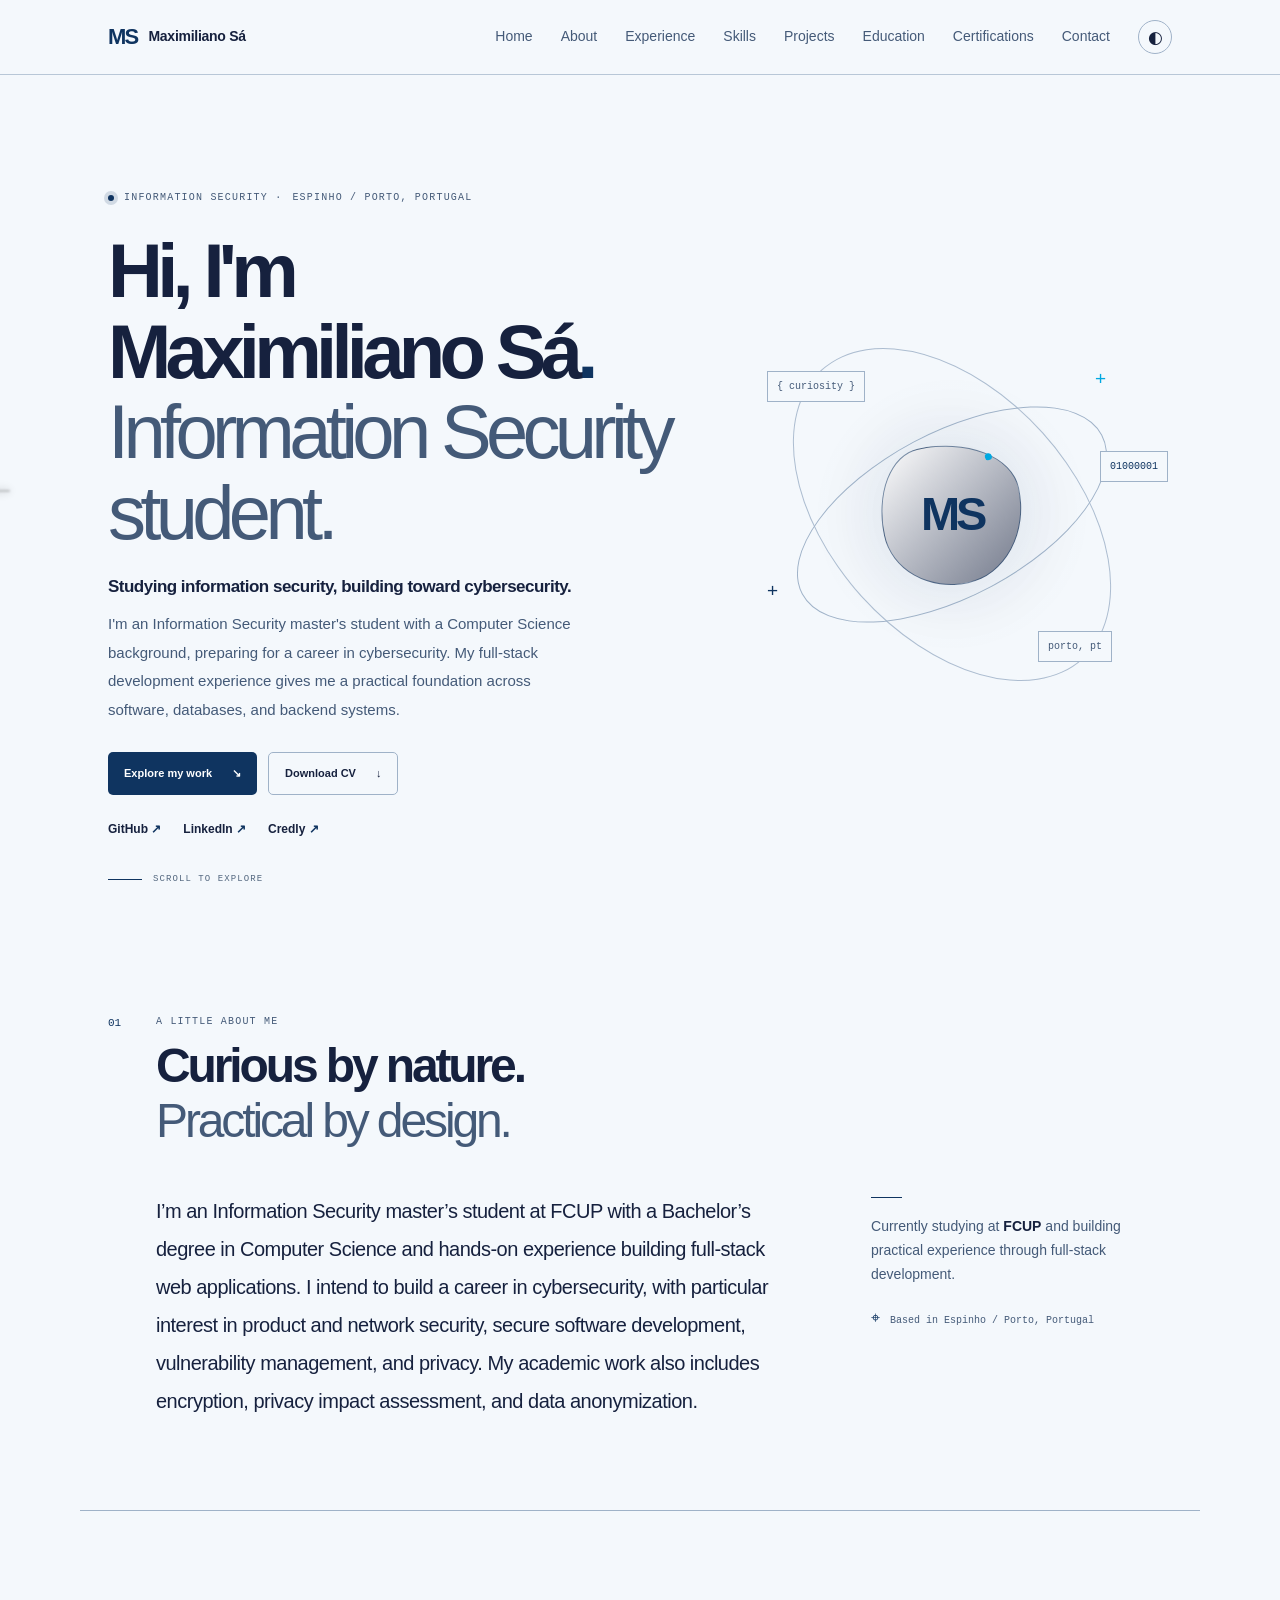
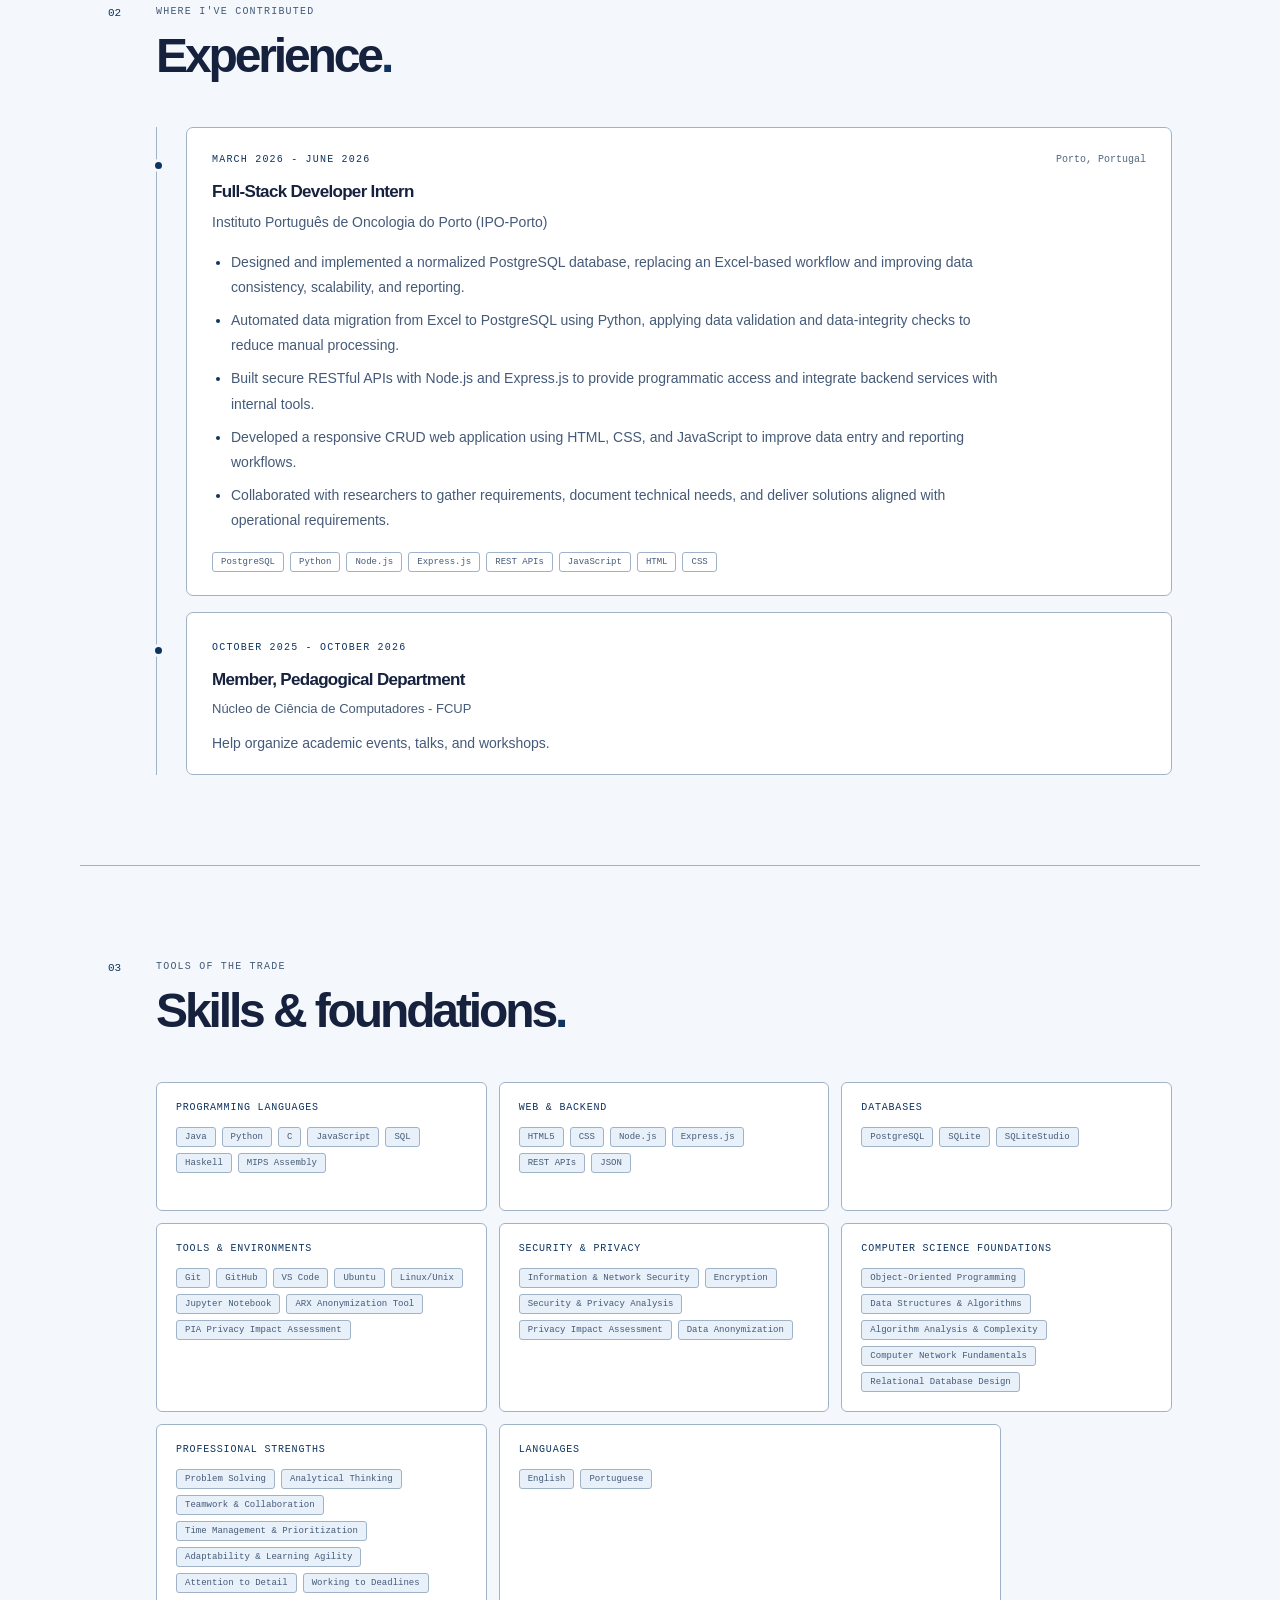
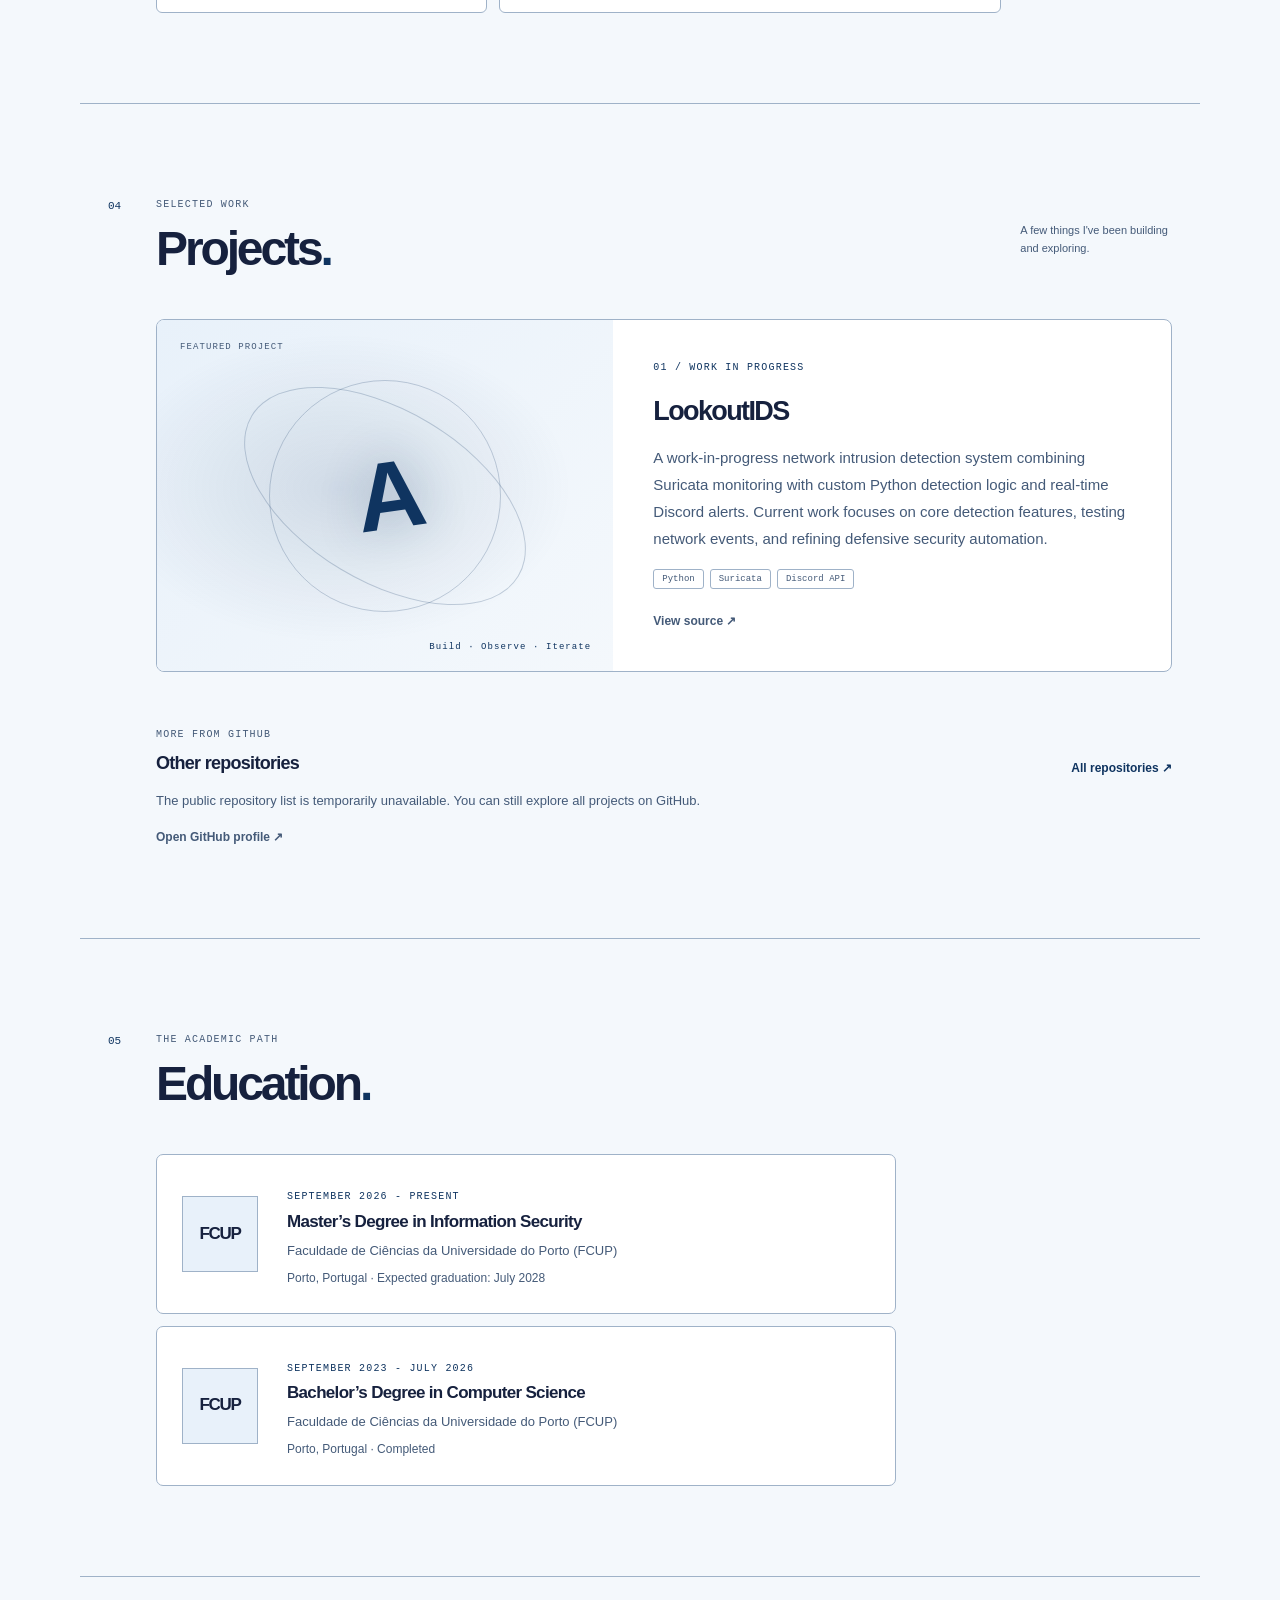
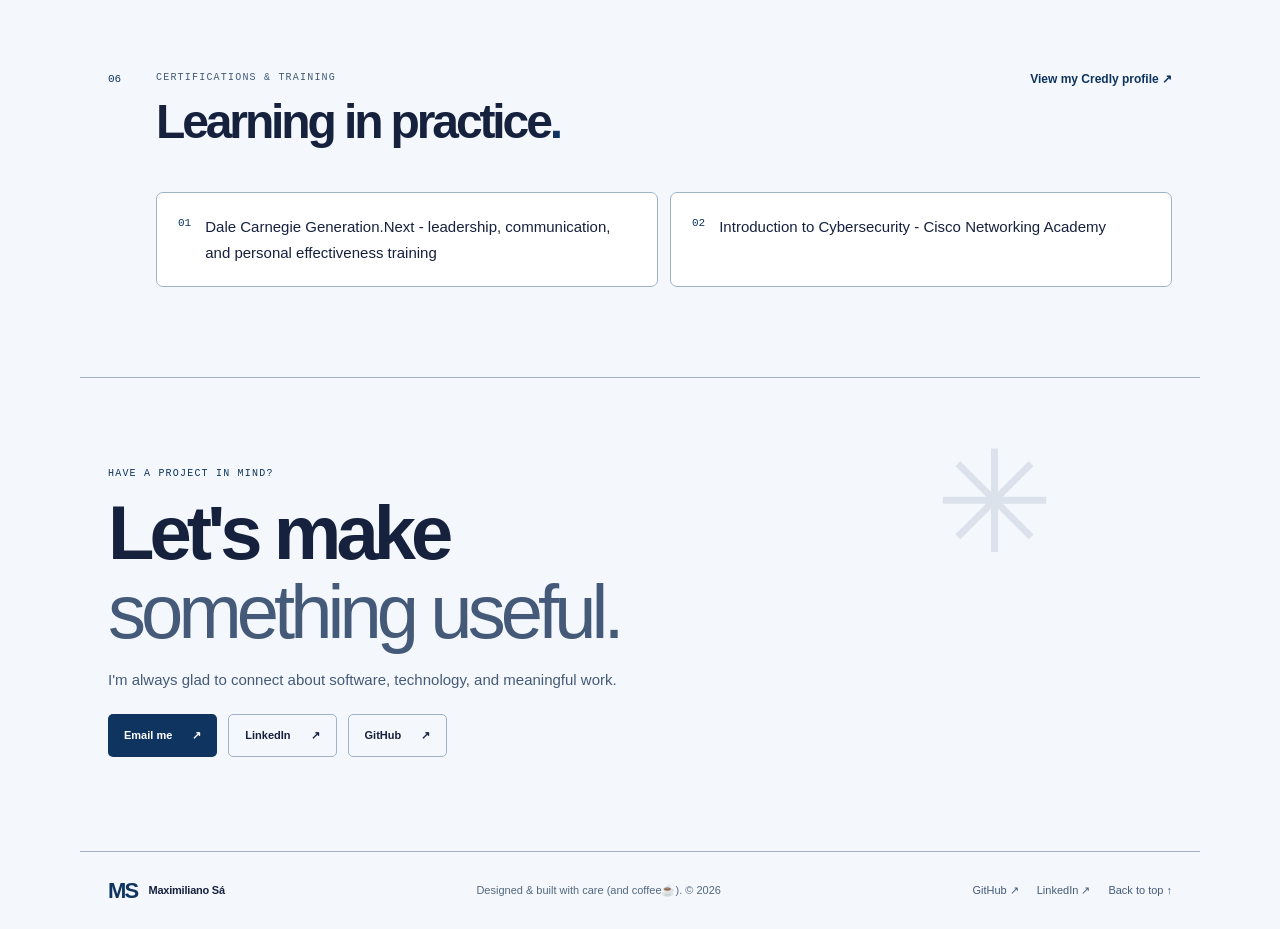
==== commit b7b1f3ed: "updated footer" ====
--- a/index.html
+++ b/index.html
@@ -121,6 +121,6 @@
       <div class="contact-actions"><a data-email href="mailto:max.phillips.sa@gmail.com" class="button button-primary">Email me <span aria-hidden="true">↗</span></a><span id="email-note" class="contact-config-note" hidden>Add your email in js/profile.js to enable direct contact.</span><a data-linkedin href="https://www.linkedin.com/in/maximiliano-s%C3%A1" target="_blank" rel="noopener noreferrer" class="button button-secondary">LinkedIn <span aria-hidden="true">↗</span></a><a data-github href="https://github.com/MaxSa2004" target="_blank" rel="noopener noreferrer" class="button button-secondary">GitHub <span aria-hidden="true">↗</span></a></div>
     </section>
   </main>
-  <footer class="site-footer section-shell"><a class="footer-brand" href="#home"><span class="wordmark-symbol">MS</span><span data-name>Maximiliano Sá</span></a><p>Designed & built with care. © <span id="year"></span></p><div><a data-github href="https://github.com/MaxSa2004" target="_blank" rel="noopener noreferrer">GitHub ↗</a><a data-linkedin href="https://www.linkedin.com/in/maximiliano-s%C3%A1" target="_blank" rel="noopener noreferrer">LinkedIn ↗</a><a href="#home">Back to top ↑</a></div></footer>
+  <footer class="site-footer section-shell"><a class="footer-brand" href="#home"><span class="wordmark-symbol">MS</span><span data-name>Maximiliano Sá</span></a><p>Designed & built with care (and coffee☕). © <span id="year"></span></p><div><a data-github href="https://github.com/MaxSa2004" target="_blank" rel="noopener noreferrer">GitHub ↗</a><a data-linkedin href="https://www.linkedin.com/in/maximiliano-s%C3%A1" target="_blank" rel="noopener noreferrer">LinkedIn ↗</a><a href="#home">Back to top ↑</a></div></footer>
 </body>
 </html>
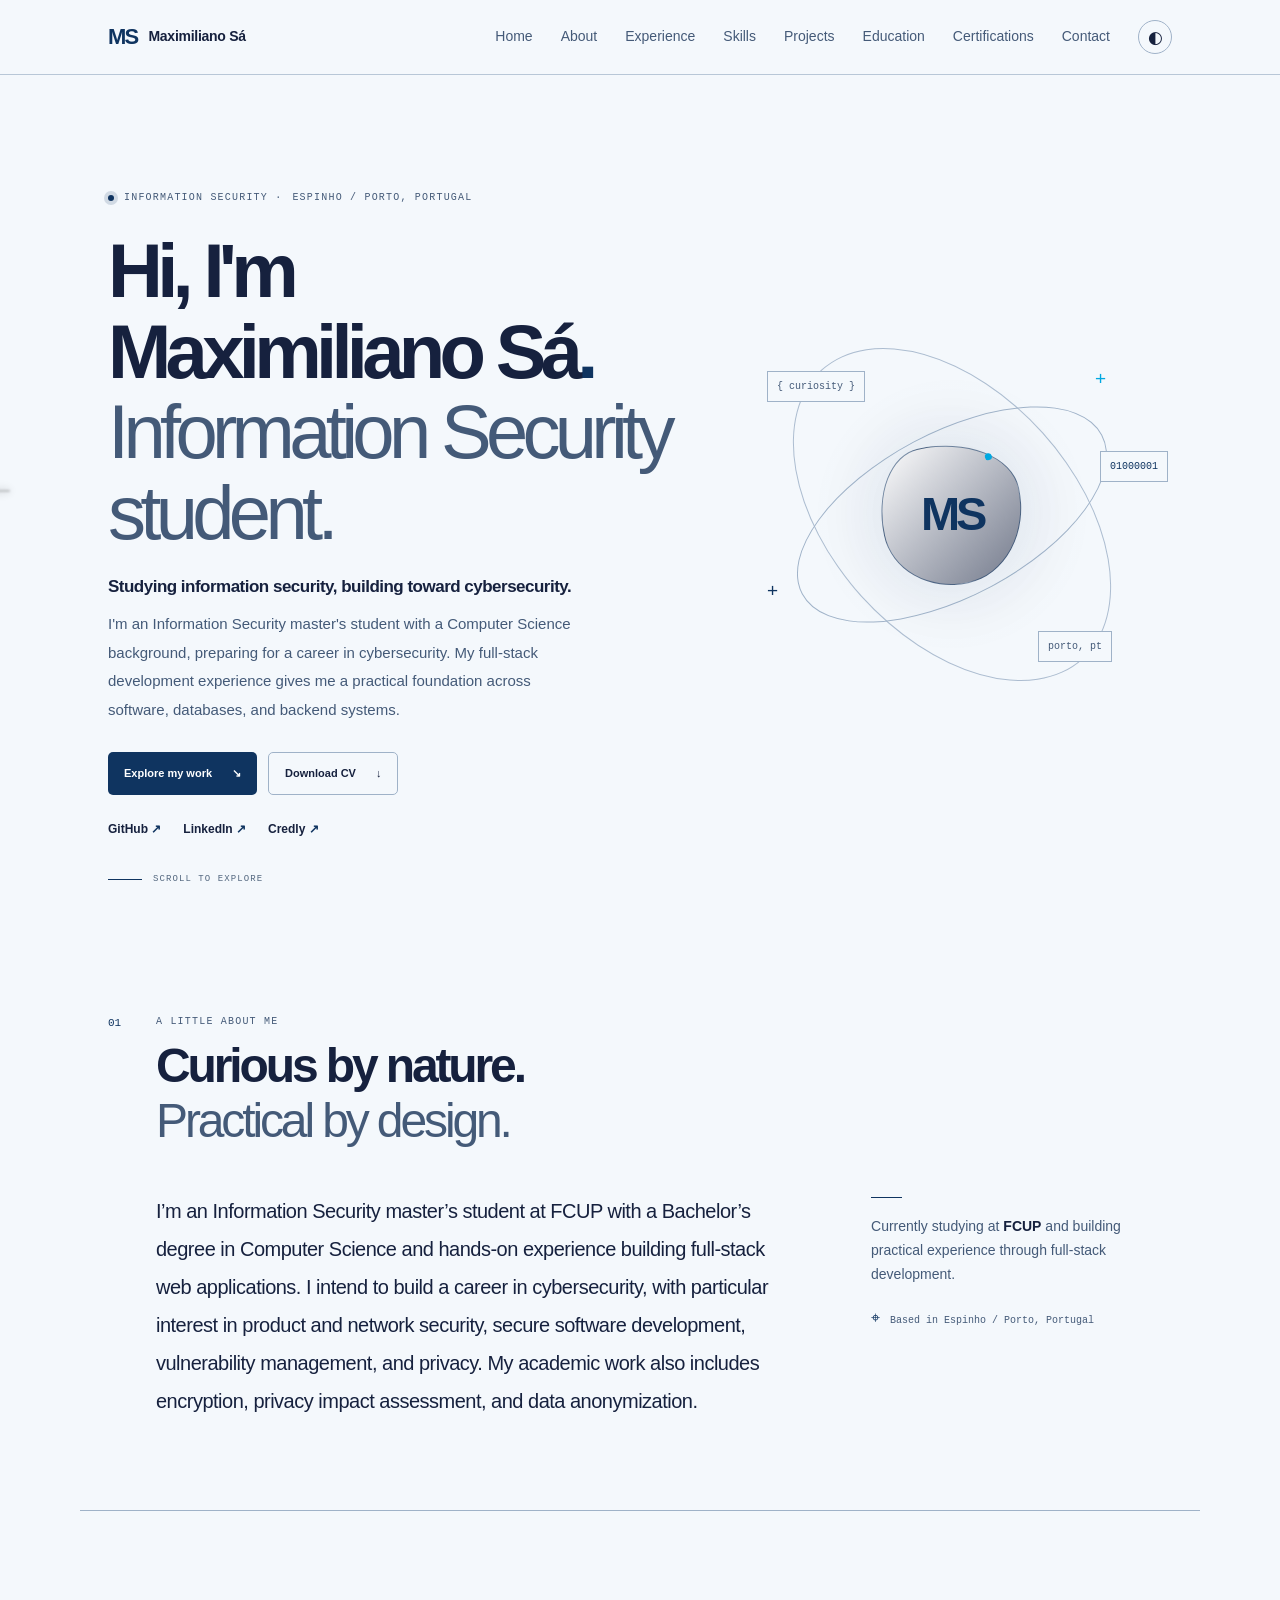
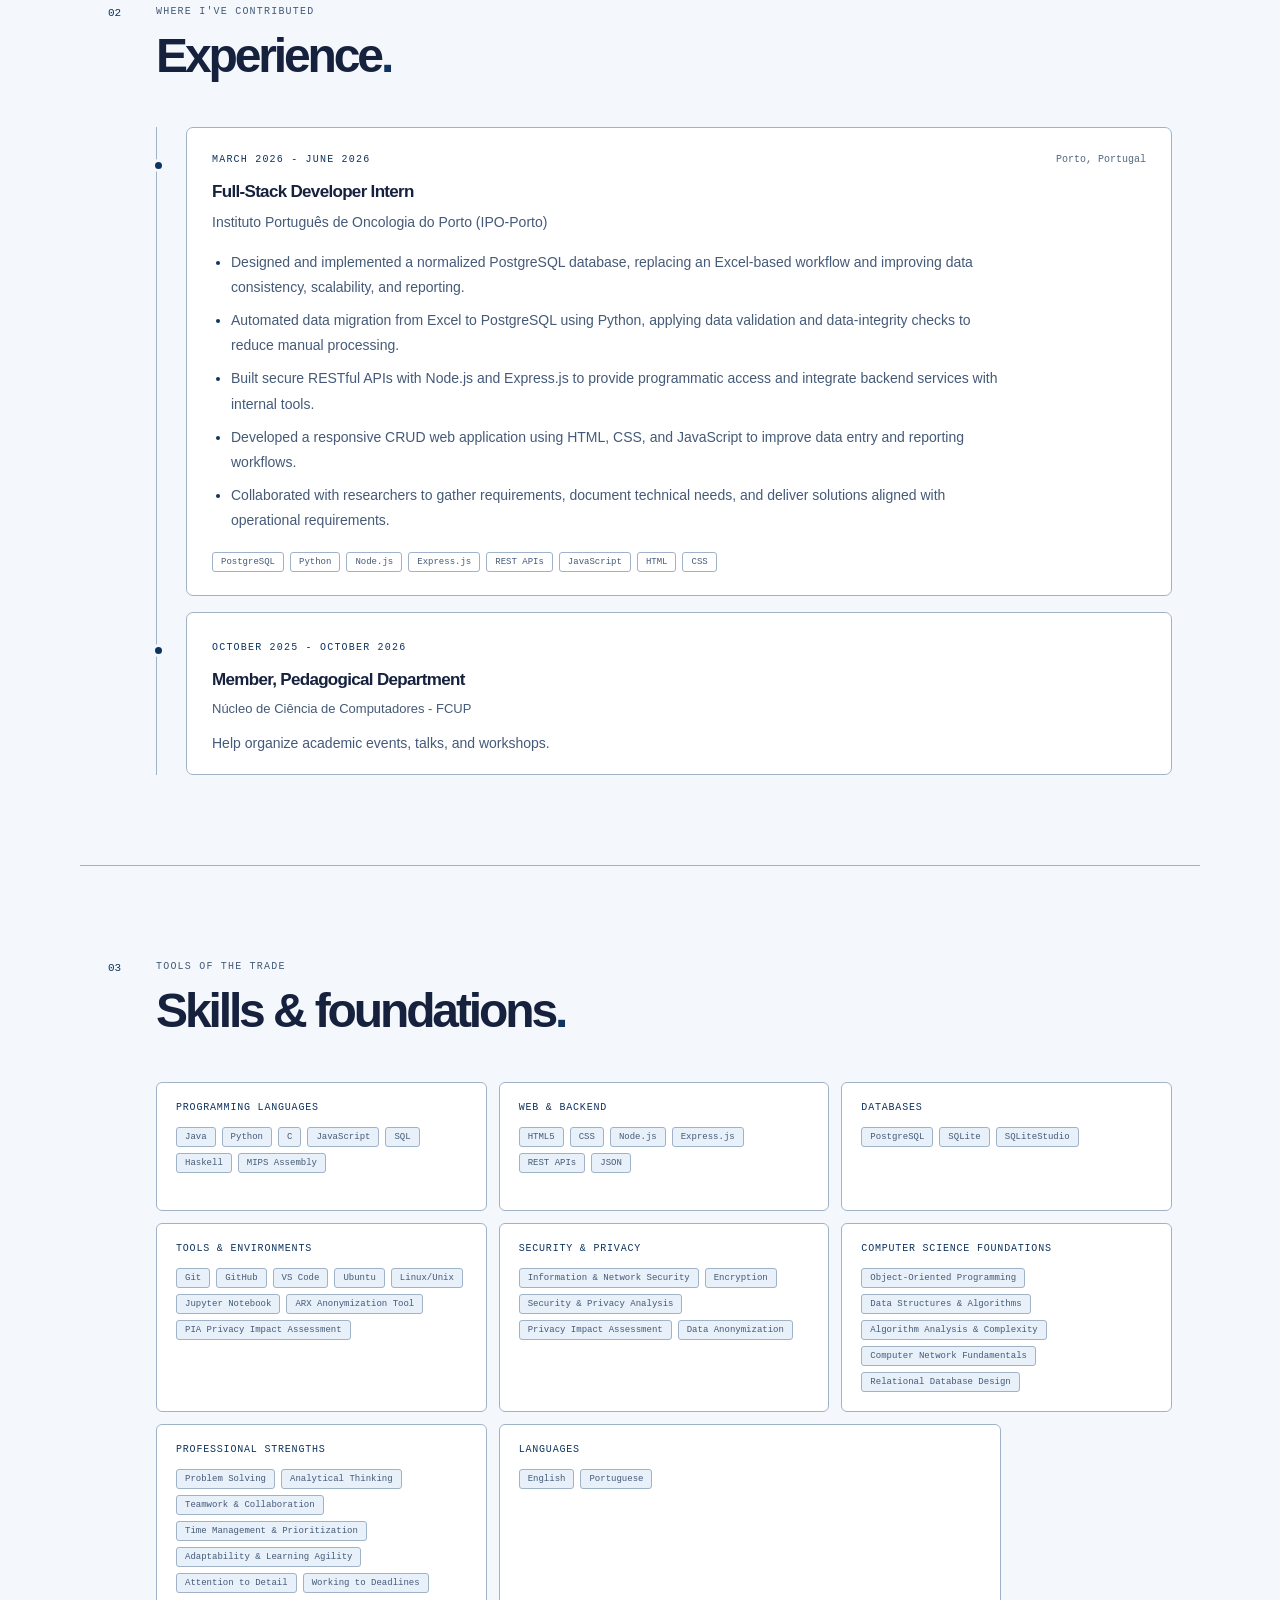
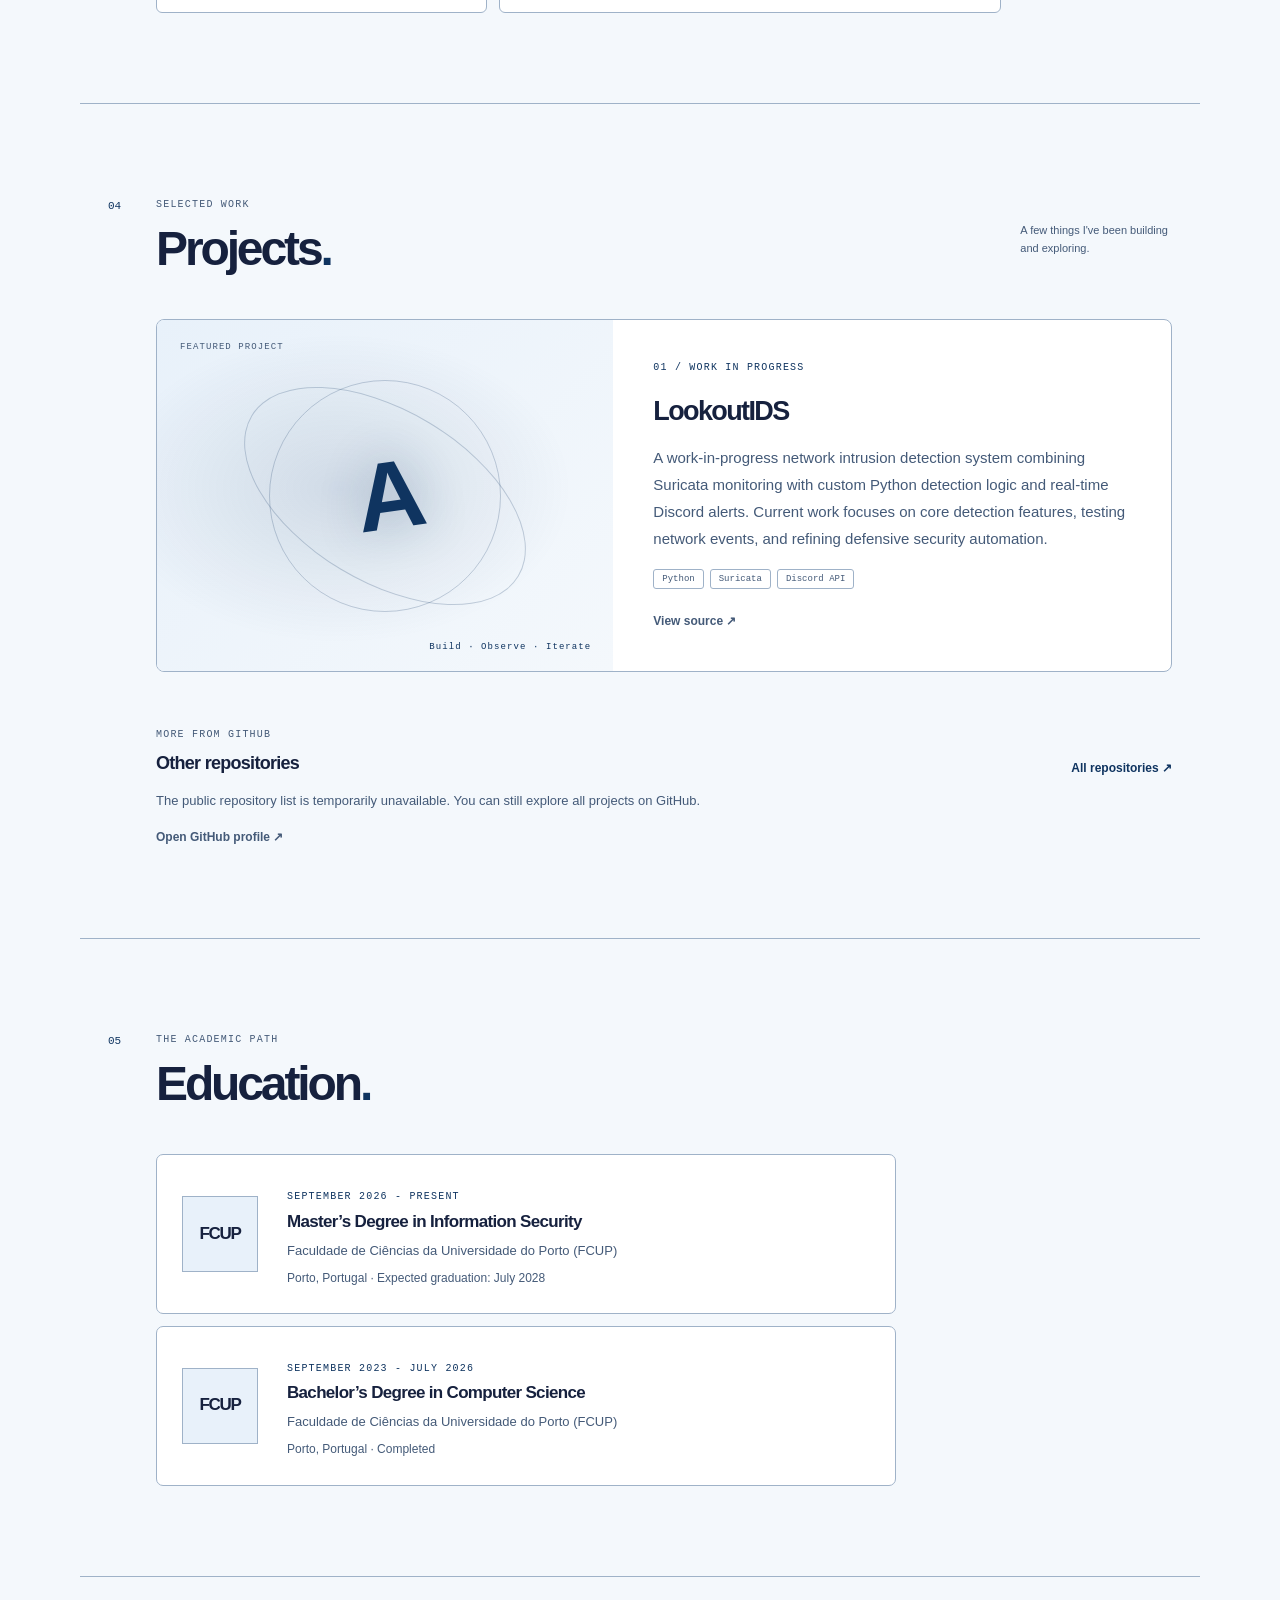
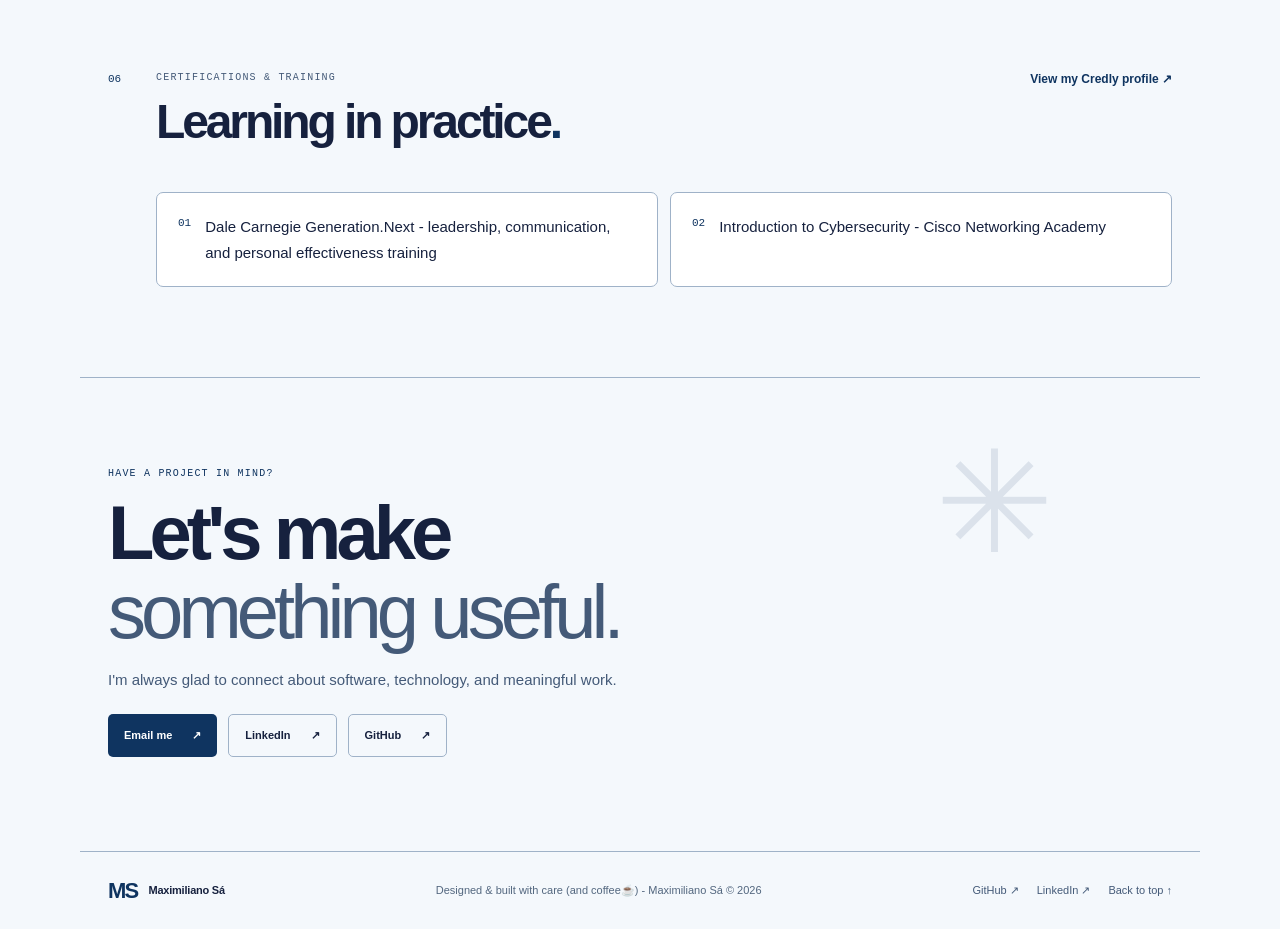
==== commit 2b1caea9: "updated footer 2" ====
--- a/index.html
+++ b/index.html
@@ -121,6 +121,6 @@
       <div class="contact-actions"><a data-email href="mailto:max.phillips.sa@gmail.com" class="button button-primary">Email me <span aria-hidden="true">↗</span></a><span id="email-note" class="contact-config-note" hidden>Add your email in js/profile.js to enable direct contact.</span><a data-linkedin href="https://www.linkedin.com/in/maximiliano-s%C3%A1" target="_blank" rel="noopener noreferrer" class="button button-secondary">LinkedIn <span aria-hidden="true">↗</span></a><a data-github href="https://github.com/MaxSa2004" target="_blank" rel="noopener noreferrer" class="button button-secondary">GitHub <span aria-hidden="true">↗</span></a></div>
     </section>
   </main>
-  <footer class="site-footer section-shell"><a class="footer-brand" href="#home"><span class="wordmark-symbol">MS</span><span data-name>Maximiliano Sá</span></a><p>Designed & built with care (and coffee☕). © <span id="year"></span></p><div><a data-github href="https://github.com/MaxSa2004" target="_blank" rel="noopener noreferrer">GitHub ↗</a><a data-linkedin href="https://www.linkedin.com/in/maximiliano-s%C3%A1" target="_blank" rel="noopener noreferrer">LinkedIn ↗</a><a href="#home">Back to top ↑</a></div></footer>
+  <footer class="site-footer section-shell"><a class="footer-brand" href="#home"><span class="wordmark-symbol">MS</span><span data-name>Maximiliano Sá</span></a><p>Designed & built with care (and coffee☕) - Maximiliano Sá © <span id="year"></span></p><div><a data-github href="https://github.com/MaxSa2004" target="_blank" rel="noopener noreferrer">GitHub ↗</a><a data-linkedin href="https://www.linkedin.com/in/maximiliano-s%C3%A1" target="_blank" rel="noopener noreferrer">LinkedIn ↗</a><a href="#home">Back to top ↑</a></div></footer>
 </body>
 </html>
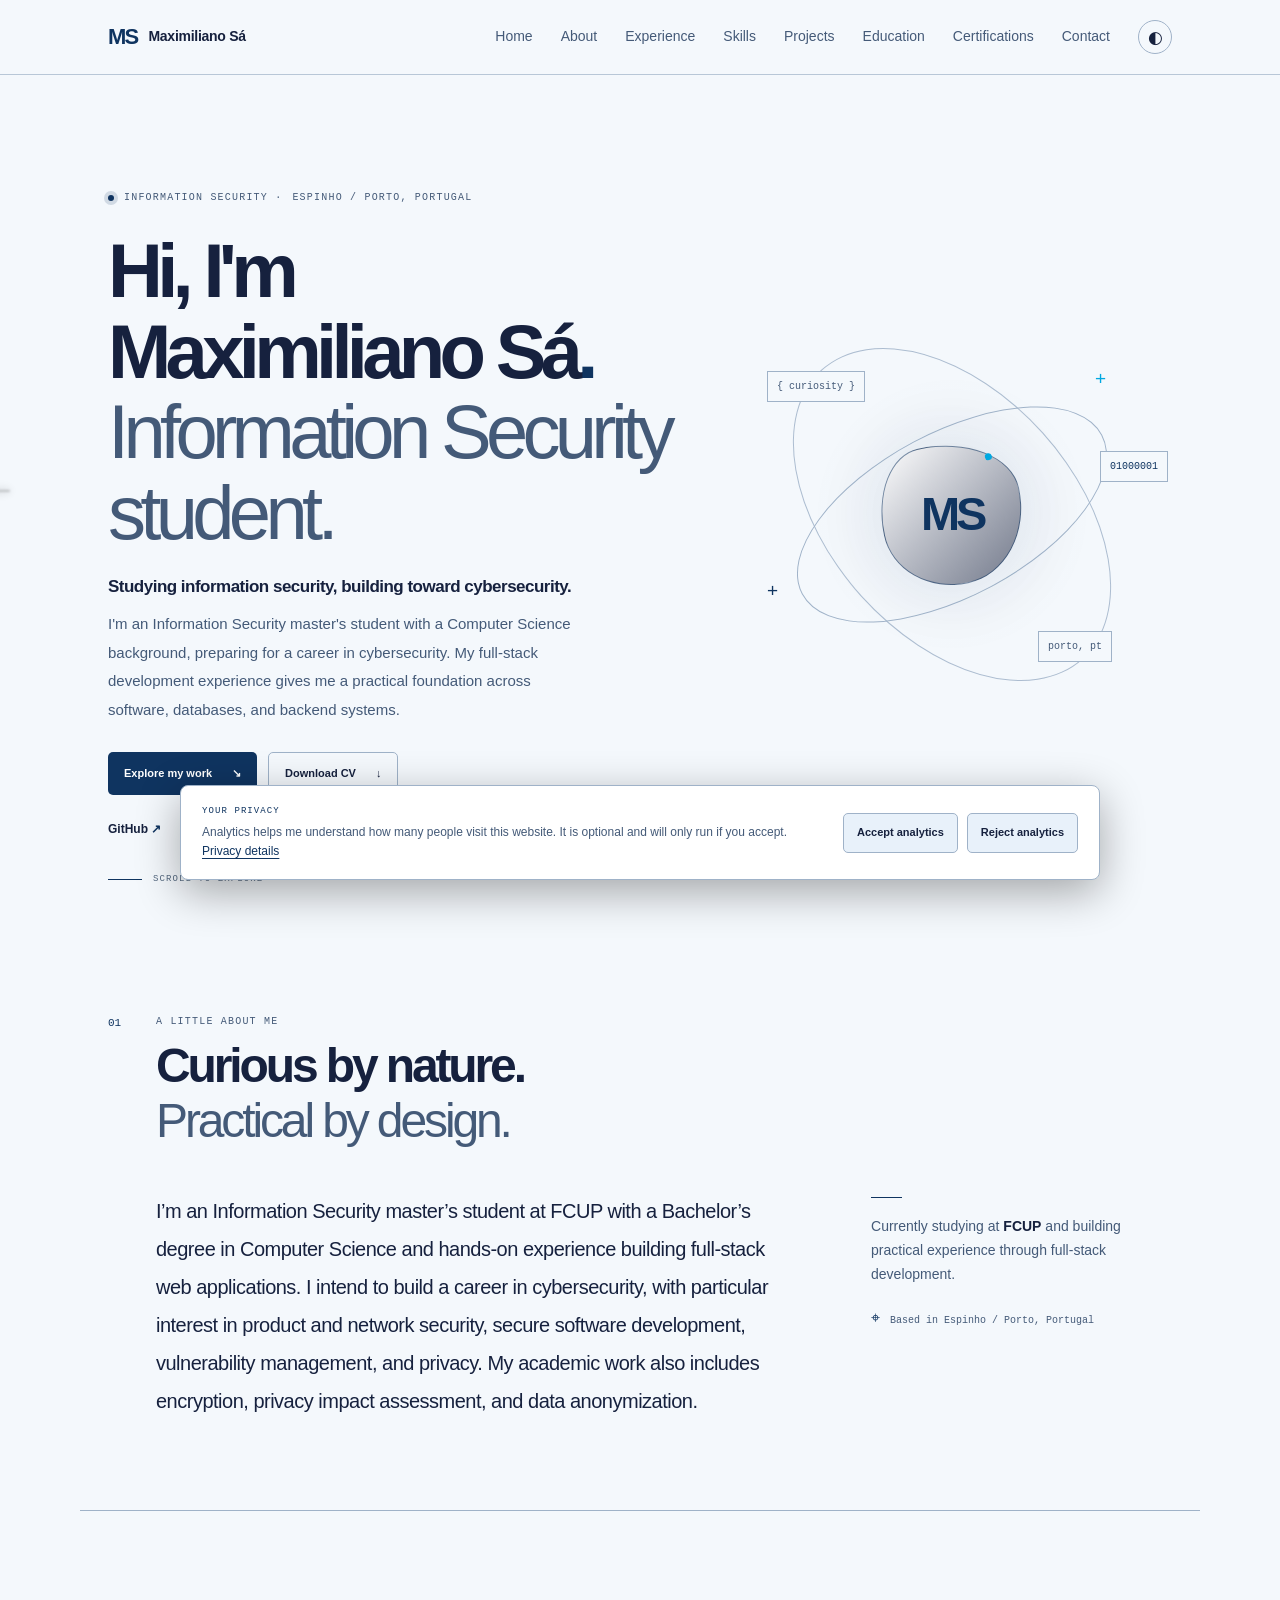
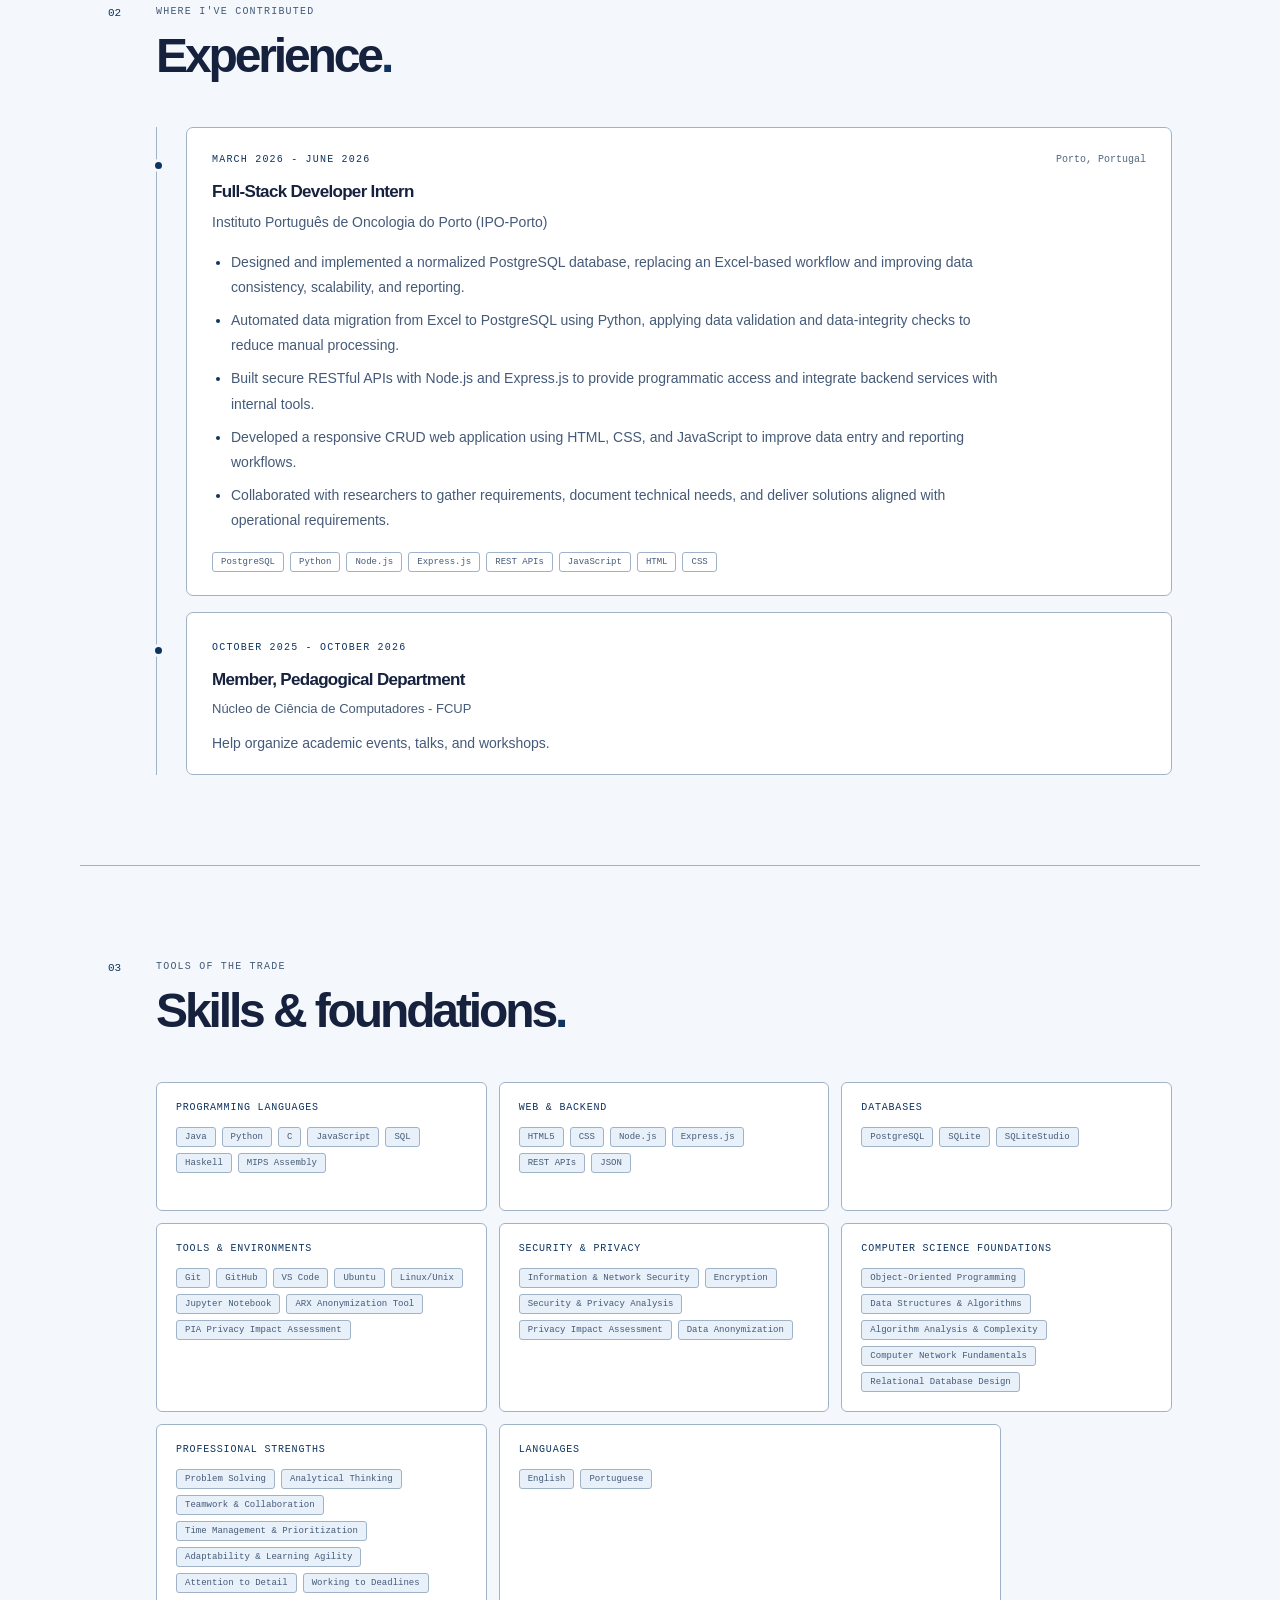
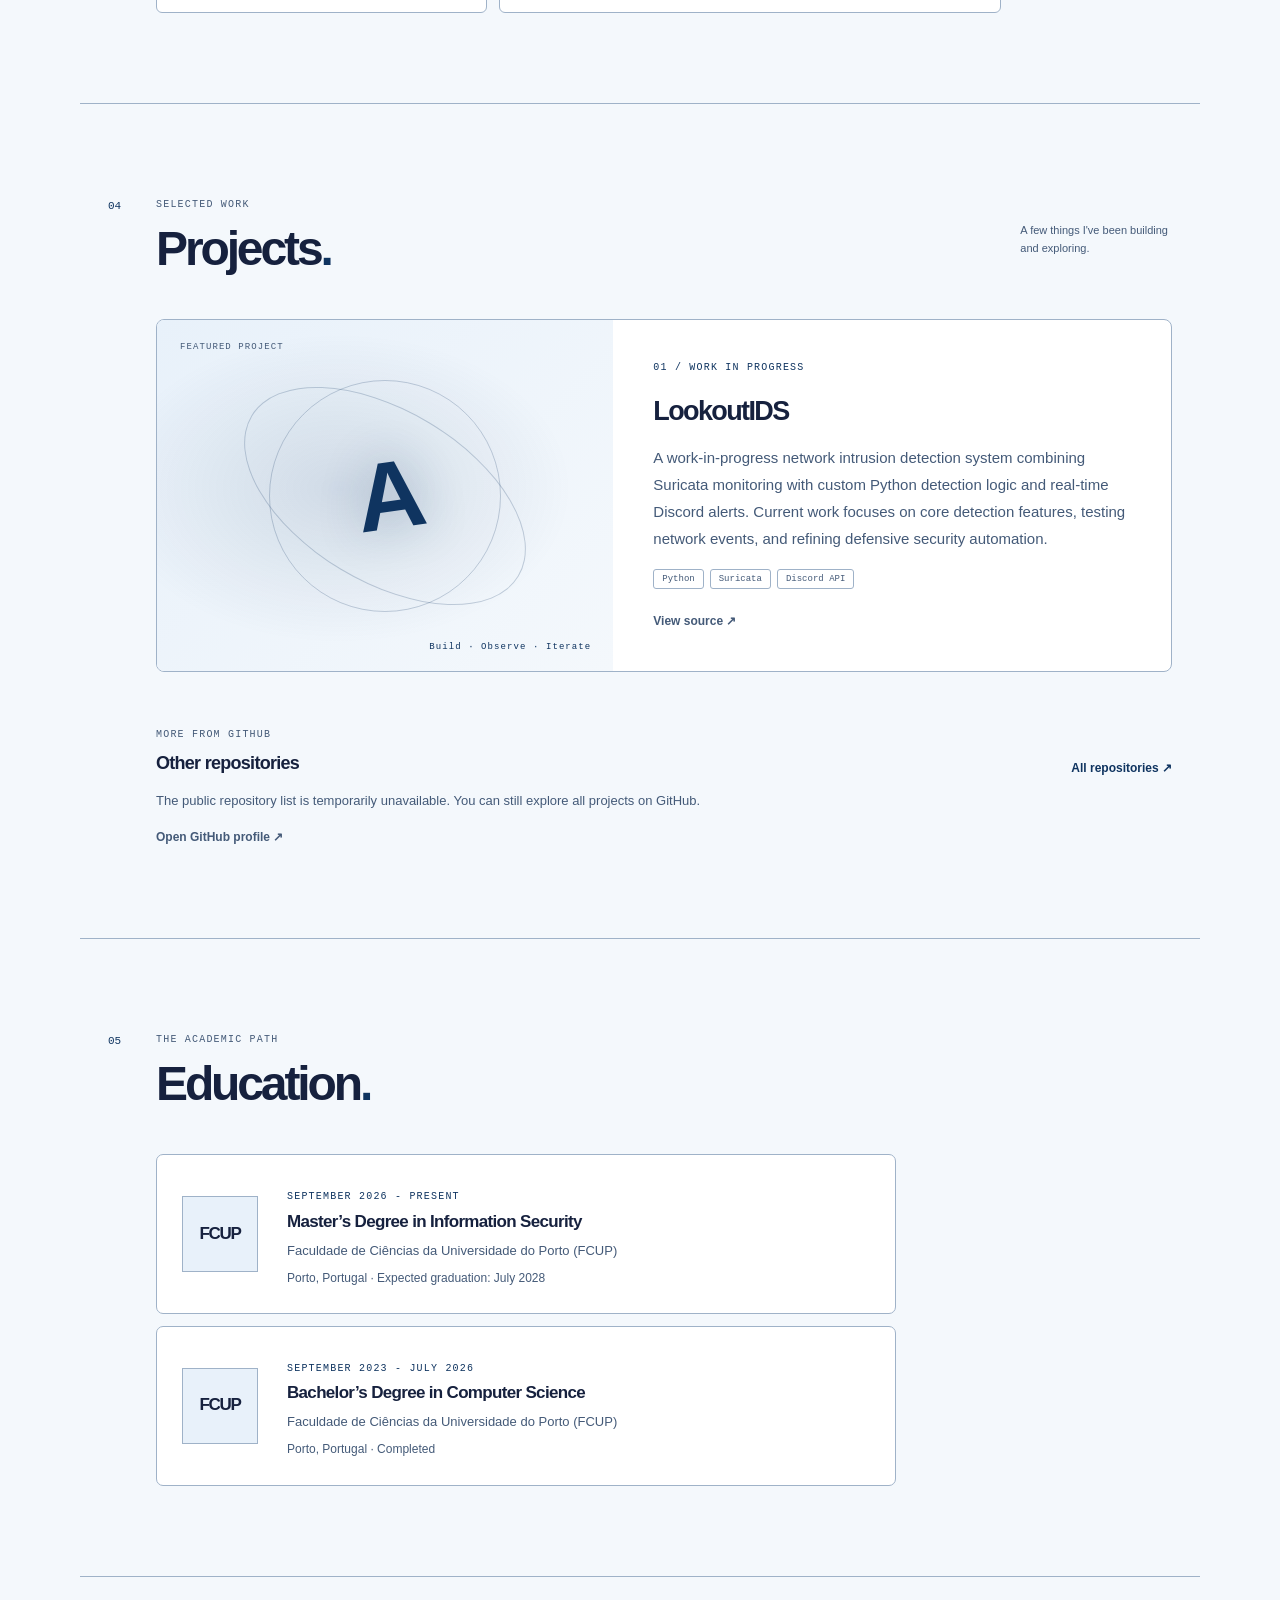
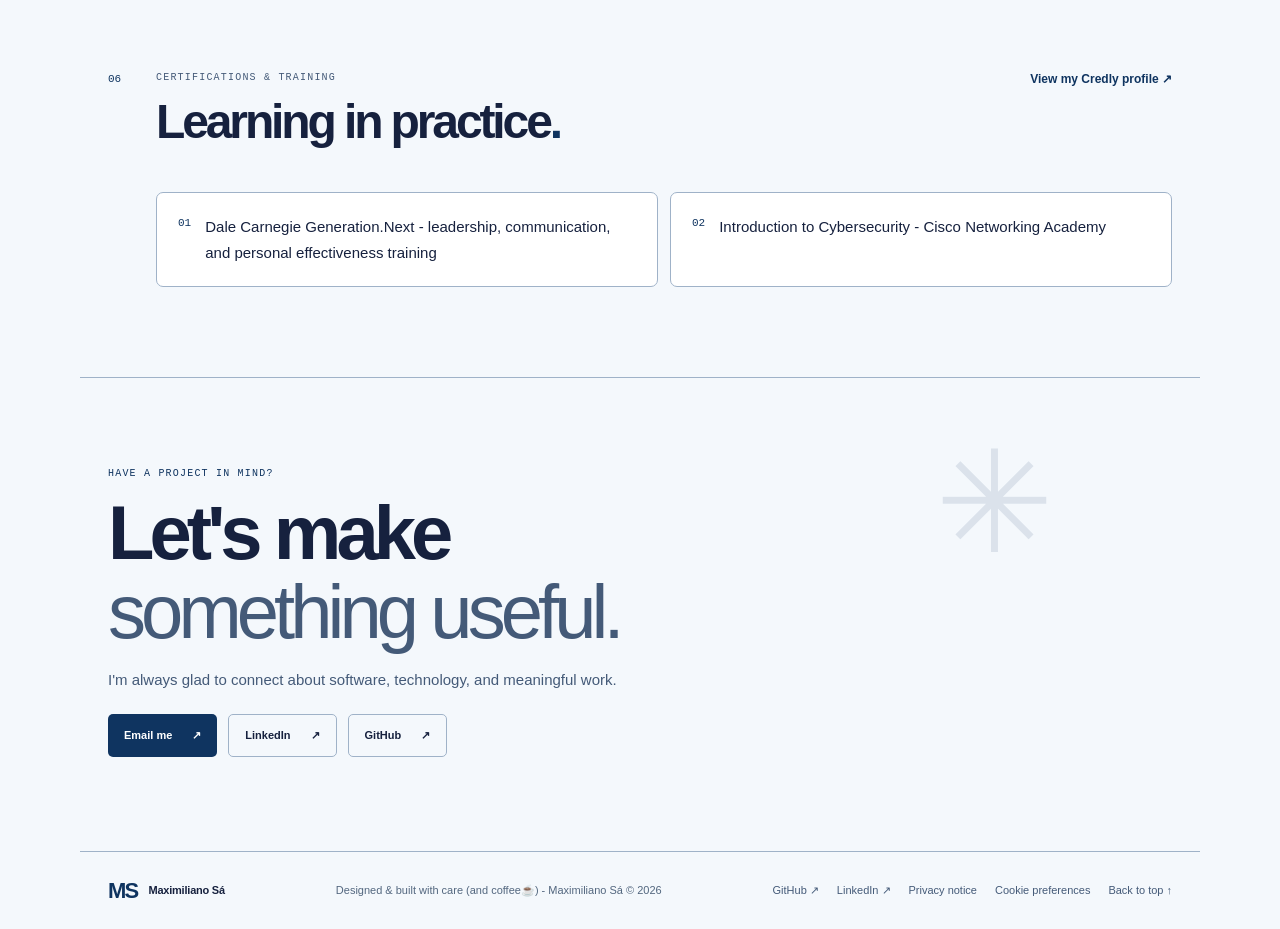
==== commit 6f94bada: "analytics and privacy statement and mechanisms" ====
--- a/index.html
+++ b/index.html
@@ -31,6 +31,11 @@
   <script type="module" src="js/main.js"></script>
 </head>
 <body>
+  <aside id="consent-banner" class="consent-banner" role="region" aria-live="polite" aria-label="Analytics privacy preferences" aria-describedby="consent-description" hidden>
+    <div class="consent-copy"><p class="eyebrow">YOUR PRIVACY</p><p id="consent-description">Analytics helps me understand how many people visit this website. It is optional and will only run if you accept. <a href="privacy.html#privacy-content">Privacy details</a></p></div>
+    <div class="consent-actions"><button id="accept-analytics" class="button button-secondary" type="button">Accept analytics</button><button id="reject-analytics" class="button button-secondary" type="button">Reject analytics</button></div>
+    <p id="consent-storage-warning" class="consent-storage-warning" role="status" aria-live="polite" hidden></p>
+  </aside>
   <a class="skip-link" href="#main">Skip to content</a>
   <div class="pacman-background" aria-hidden="true">
     <div class="pacman-track">
@@ -121,6 +126,6 @@
       <div class="contact-actions"><a data-email href="mailto:max.phillips.sa@gmail.com" class="button button-primary">Email me <span aria-hidden="true">↗</span></a><span id="email-note" class="contact-config-note" hidden>Add your email in js/profile.js to enable direct contact.</span><a data-linkedin href="https://www.linkedin.com/in/maximiliano-s%C3%A1" target="_blank" rel="noopener noreferrer" class="button button-secondary">LinkedIn <span aria-hidden="true">↗</span></a><a data-github href="https://github.com/MaxSa2004" target="_blank" rel="noopener noreferrer" class="button button-secondary">GitHub <span aria-hidden="true">↗</span></a></div>
     </section>
   </main>
-  <footer class="site-footer section-shell"><a class="footer-brand" href="#home"><span class="wordmark-symbol">MS</span><span data-name>Maximiliano Sá</span></a><p>Designed & built with care (and coffee☕) - Maximiliano Sá © <span id="year"></span></p><div><a data-github href="https://github.com/MaxSa2004" target="_blank" rel="noopener noreferrer">GitHub ↗</a><a data-linkedin href="https://www.linkedin.com/in/maximiliano-s%C3%A1" target="_blank" rel="noopener noreferrer">LinkedIn ↗</a><a href="#home">Back to top ↑</a></div></footer>
+  <footer class="site-footer section-shell"><a class="footer-brand" href="#home"><span class="wordmark-symbol">MS</span><span data-name>Maximiliano Sá</span></a><p>Designed & built with care (and coffee☕) - Maximiliano Sá © <span id="year"></span></p><div><a data-github href="https://github.com/MaxSa2004" target="_blank" rel="noopener noreferrer">GitHub ↗</a><a data-linkedin href="https://www.linkedin.com/in/maximiliano-s%C3%A1" target="_blank" rel="noopener noreferrer">LinkedIn ↗</a><a href="privacy.html">Privacy notice</a><a href="#home" id="privacy-settings">Cookie preferences</a><a href="#home">Back to top ↑</a></div></footer>
 </body>
 </html>
--- a/css/style.css
+++ b/css/style.css
@@ -7,6 +7,10 @@
 @media(max-width:360px){.hero h1{font-size:39px}.hero-socials{gap:14px;flex-wrap:wrap}.social-note{width:100%}.contact-section h2{font-size:46px}.project-actions{gap:14px}.project-actions .button{gap:8px;padding:0 10px}}
 @media(prefers-reduced-motion:reduce){*,*:before,*:after{scroll-behavior:auto!important;animation-duration:.01ms!important;animation-iteration-count:1!important;transition-duration:.01ms!important}}
 [hidden]{display:none!important}
+.consent-banner{position:fixed;z-index:30;left:20px;right:20px;bottom:20px;max-width:920px;margin:0 auto;padding:18px 21px;display:flex;align-items:center;justify-content:space-between;gap:22px;background:var(--surface);color:var(--text);border:1px solid var(--line);border-radius:8px;box-shadow:0 12px 44px #0005}
+.consent-copy{max-width:600px}.consent-copy .eyebrow{color:var(--accent);margin:0 0 3px;font-size:9px}.consent-copy p:not(.eyebrow){margin:0;color:var(--muted);font-size:12px;line-height:1.6}.consent-copy a,.privacy-content a{color:var(--accent);text-decoration:underline;text-underline-offset:3px}.consent-actions{display:flex;gap:9px;flex-shrink:0}.consent-actions .button{cursor:pointer;min-height:40px;padding:0 13px;gap:0;font-size:11px}.site-footer{flex-wrap:wrap}
+.consent-actions .button-primary,.consent-actions .button-secondary{color:var(--text);background:var(--surface-2);border:1px solid var(--line)}.consent-actions .button:hover{border-color:var(--accent);background:var(--surface)}.consent-storage-warning{flex:0 0 100%;margin:0;color:var(--warm);font-size:11px;line-height:1.5}
+@media(max-width:650px){.consent-banner{left:12px;right:12px;bottom:12px;padding:15px;display:block}.consent-copy p:not(.eyebrow){font-size:12px}.consent-actions{display:grid;grid-template-columns:1fr 1fr;margin-top:13px}.consent-actions .button{width:100%;min-height:43px}.site-footer>div{flex-wrap:wrap;gap:10px 15px}}
 body{font-size:16px}
 .hero-description{font-size:14px}
 .about-aside{font-size:13px}
@@ -77,3 +81,19 @@
 @media(max-width:850px){.pacman-track{width:min(430px,86vw);gap:8px}.pacman-character{width:50px;height:50px;flex-basis:50px}.pacman-body{width:47px;height:47px}.pacman-ground{top:calc(50% + 36px)}}
 @media(max-width:650px){.pacman-background{opacity:.16}.pacman-track{width:min(340px,90vw);gap:7px}.pacman-character{width:42px;height:42px;flex-basis:42px}.pacman-body{width:39px;height:39px}.pacman-ground{top:calc(50% + 32px);height:1px}.ghost-procession{--ghost-near:-6px;--ghost-far:24px}}
 @media(prefers-reduced-motion:reduce){.pacman-track{animation:none;left:50%;transform:translate3d(-50%,-50%,0);will-change:auto}.pacman-body{animation:none;clip-path:polygon(50% 50%,100% 8%,91% 9%,76% 1%,59% 0,41% 2%,24% 9%,10% 23%,2% 40%,2% 60%,10% 77%,24% 91%,41% 98%,59% 100%,76% 99%,91% 91%,100% 92%)}.pacman-trail i{animation:none;opacity:.7}.pacman-trail i:nth-child(1){left:-14px}.pacman-trail i:nth-child(2){left:-28px}.pacman-trail i:nth-child(3){left:-42px}.pacman-trail i:nth-child(4){left:-56px}.pacman-trail i:nth-child(5){left:-70px}.ghost-procession,.ghost{animation:none;transform:none}.ghost-leg{animation:none}}
+
+.privacy-header-actions{display:flex;align-items:center;gap:20px}
+.privacy-page{padding-top:clamp(64px,10vw,116px);padding-bottom:clamp(64px,10vw,110px);max-width:920px}
+.privacy-page-header{max-width:760px;margin-bottom:44px}
+.privacy-page-header .eyebrow{margin-bottom:12px;color:var(--accent)}
+.privacy-page h1{font-size:clamp(40px,6vw,64px);line-height:1.1;margin-bottom:18px}
+.privacy-page-header>p:last-child{max-width:680px;color:var(--muted);font-size:16px;line-height:1.8}
+.privacy-content{max-width:760px}
+.privacy-section{padding:28px 0;border-top:1px solid var(--line)}
+.privacy-section h2{margin:0 0 14px;color:var(--text);font-size:20px;letter-spacing:-.035em}
+.privacy-section p{margin:0 0 13px;color:var(--muted);font-size:15px;line-height:1.85}
+.privacy-section p:last-child{margin-bottom:0}
+.privacy-section strong{color:var(--text)}
+.privacy-section code{font-family:var(--mono);font-size:.9em;color:var(--text);overflow-wrap:anywhere}
+.privacy-footer{border-top:1px solid var(--line)}
+@media(max-width:650px){.privacy-header-actions{gap:13px}.privacy-header-actions .text-link{font-size:11px}.privacy-page{padding-top:50px}.privacy-page-header{margin-bottom:30px}.privacy-page-header>p:last-child{font-size:15px}.privacy-section{padding:22px 0}.privacy-section h2{font-size:18px}.privacy-section p{font-size:14px;line-height:1.8}}
